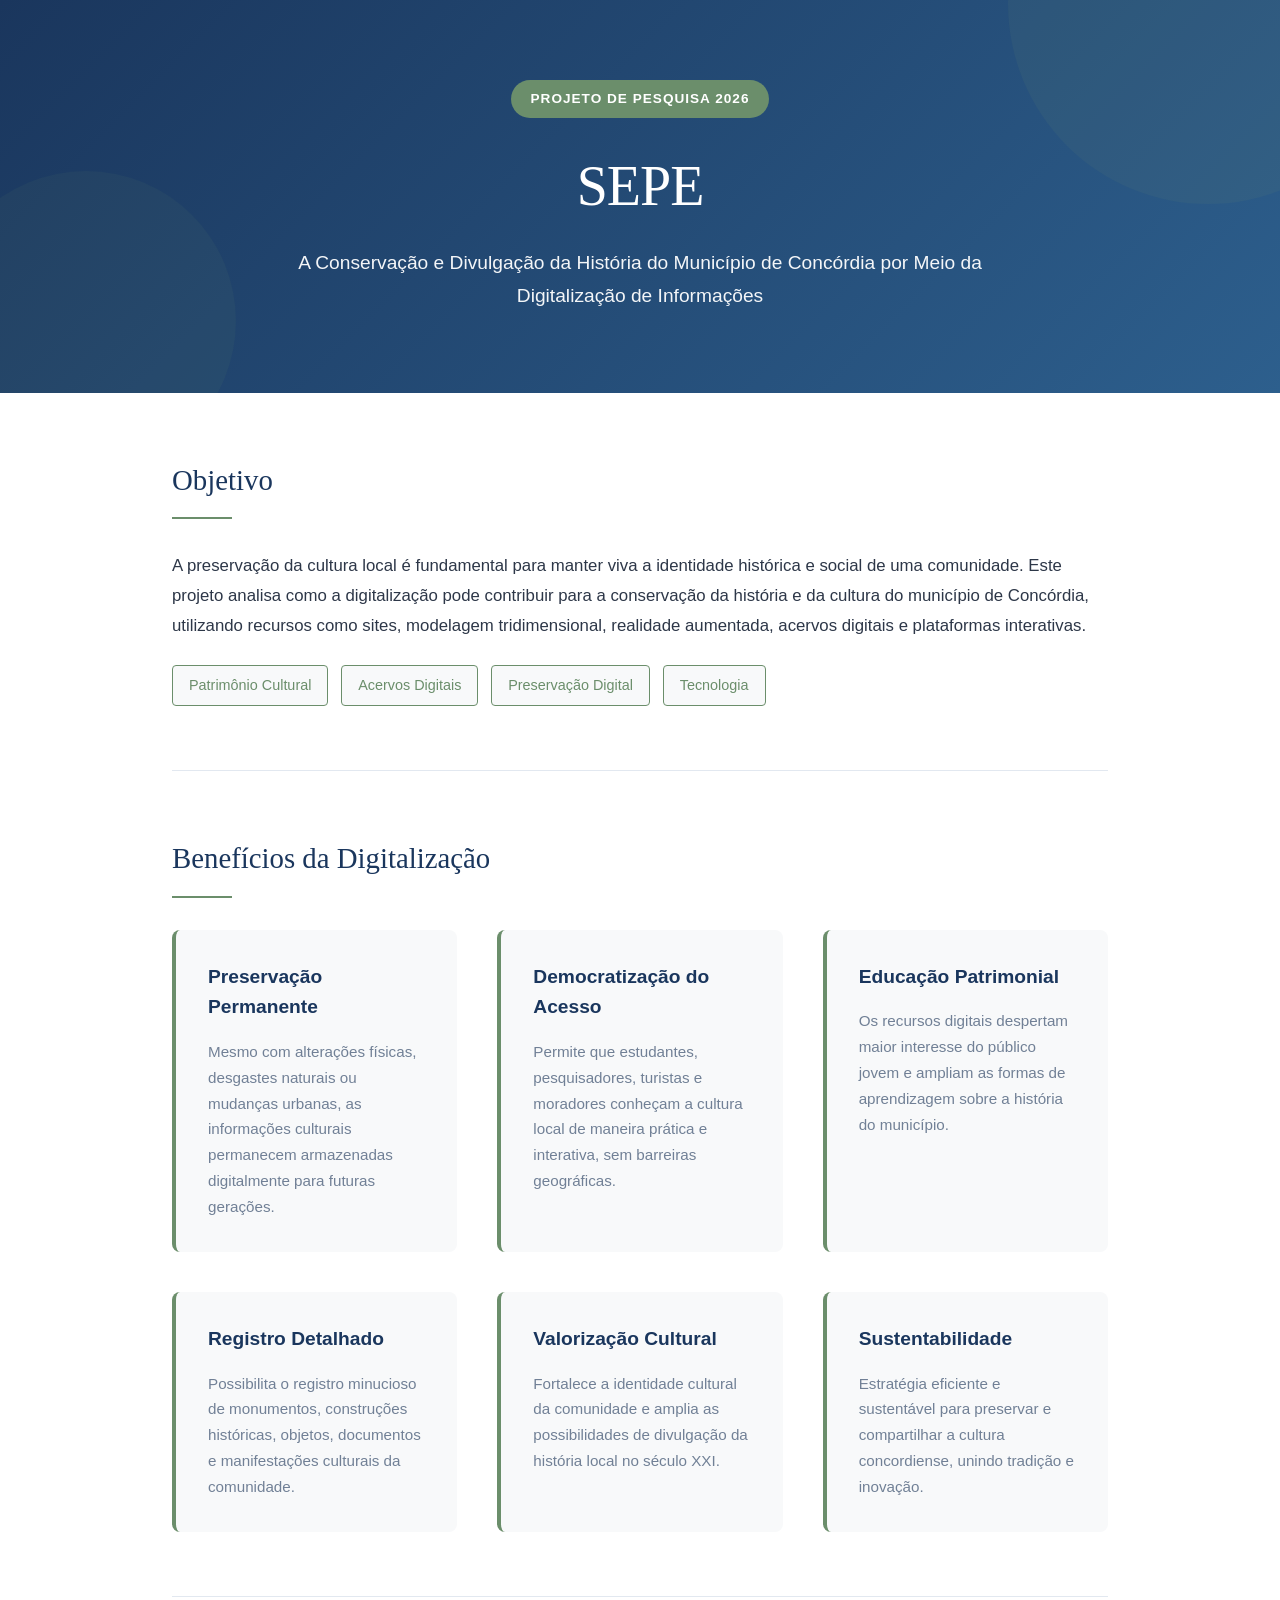
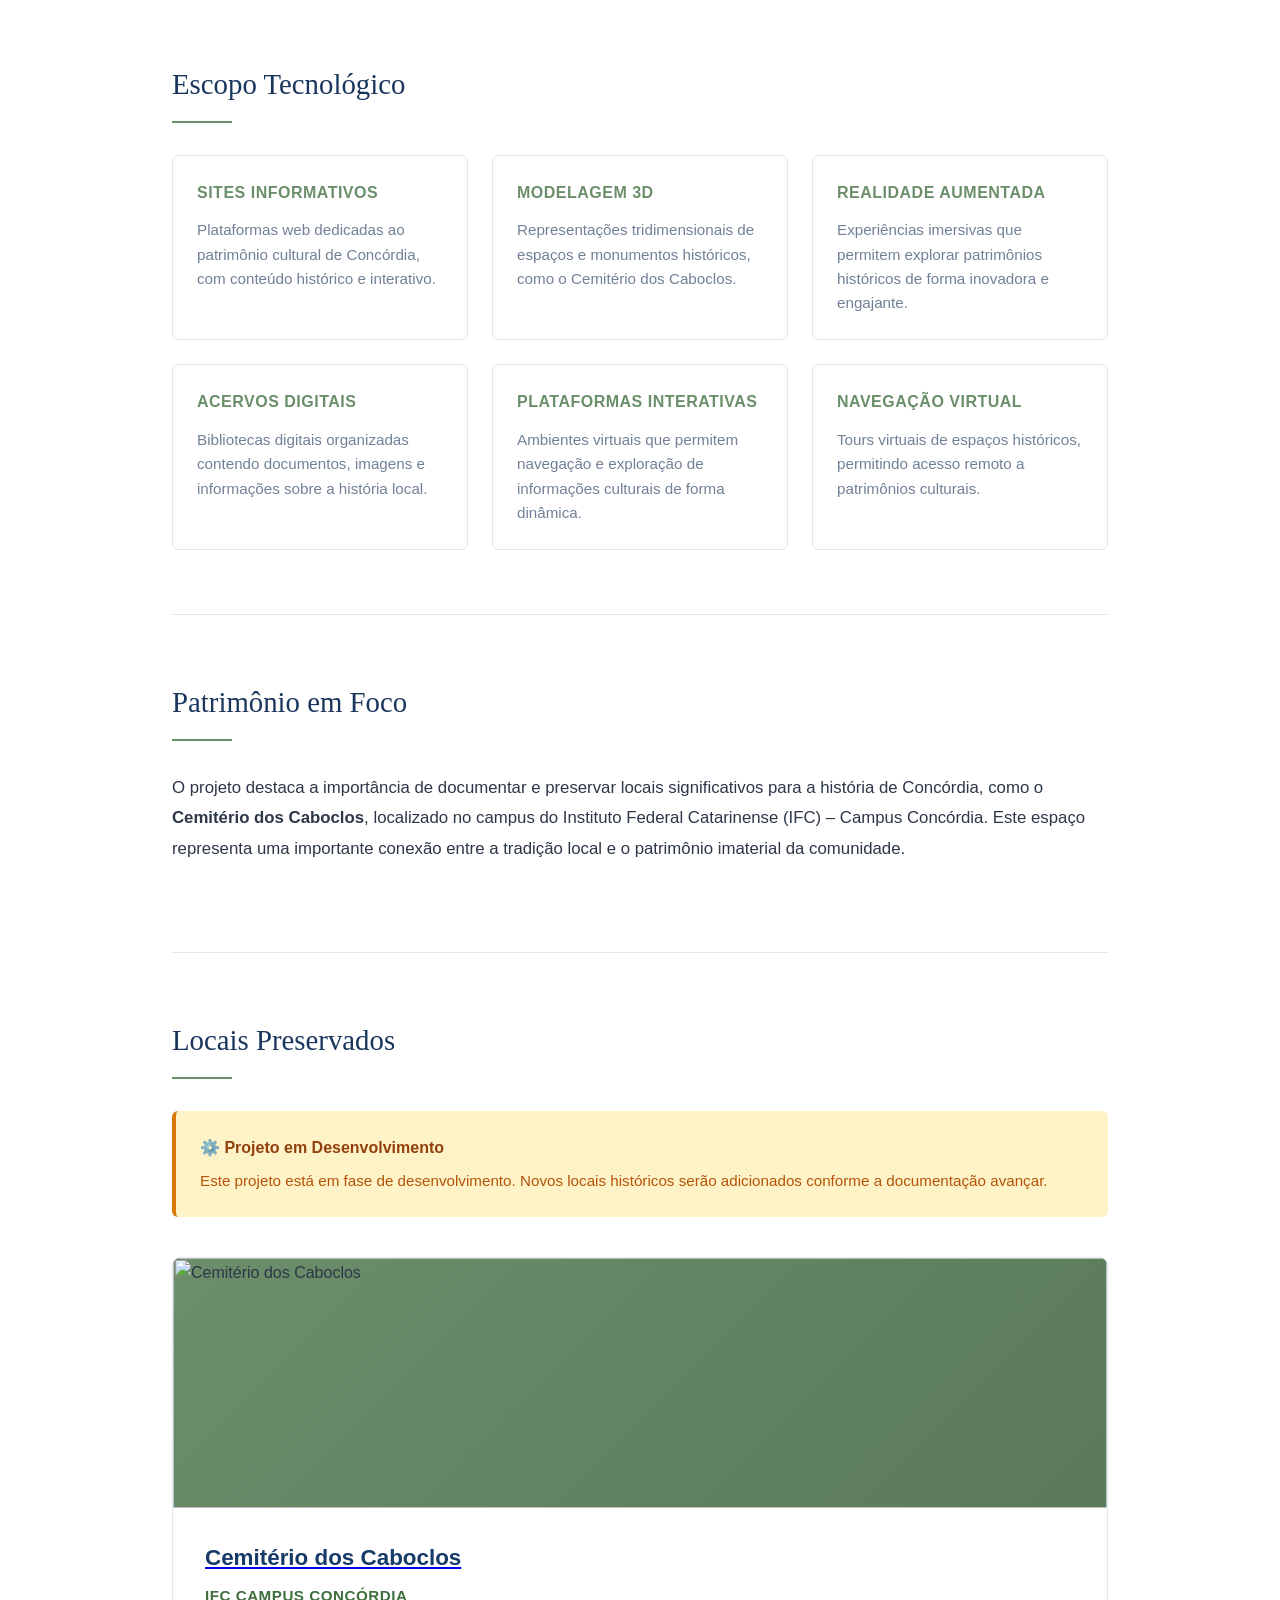
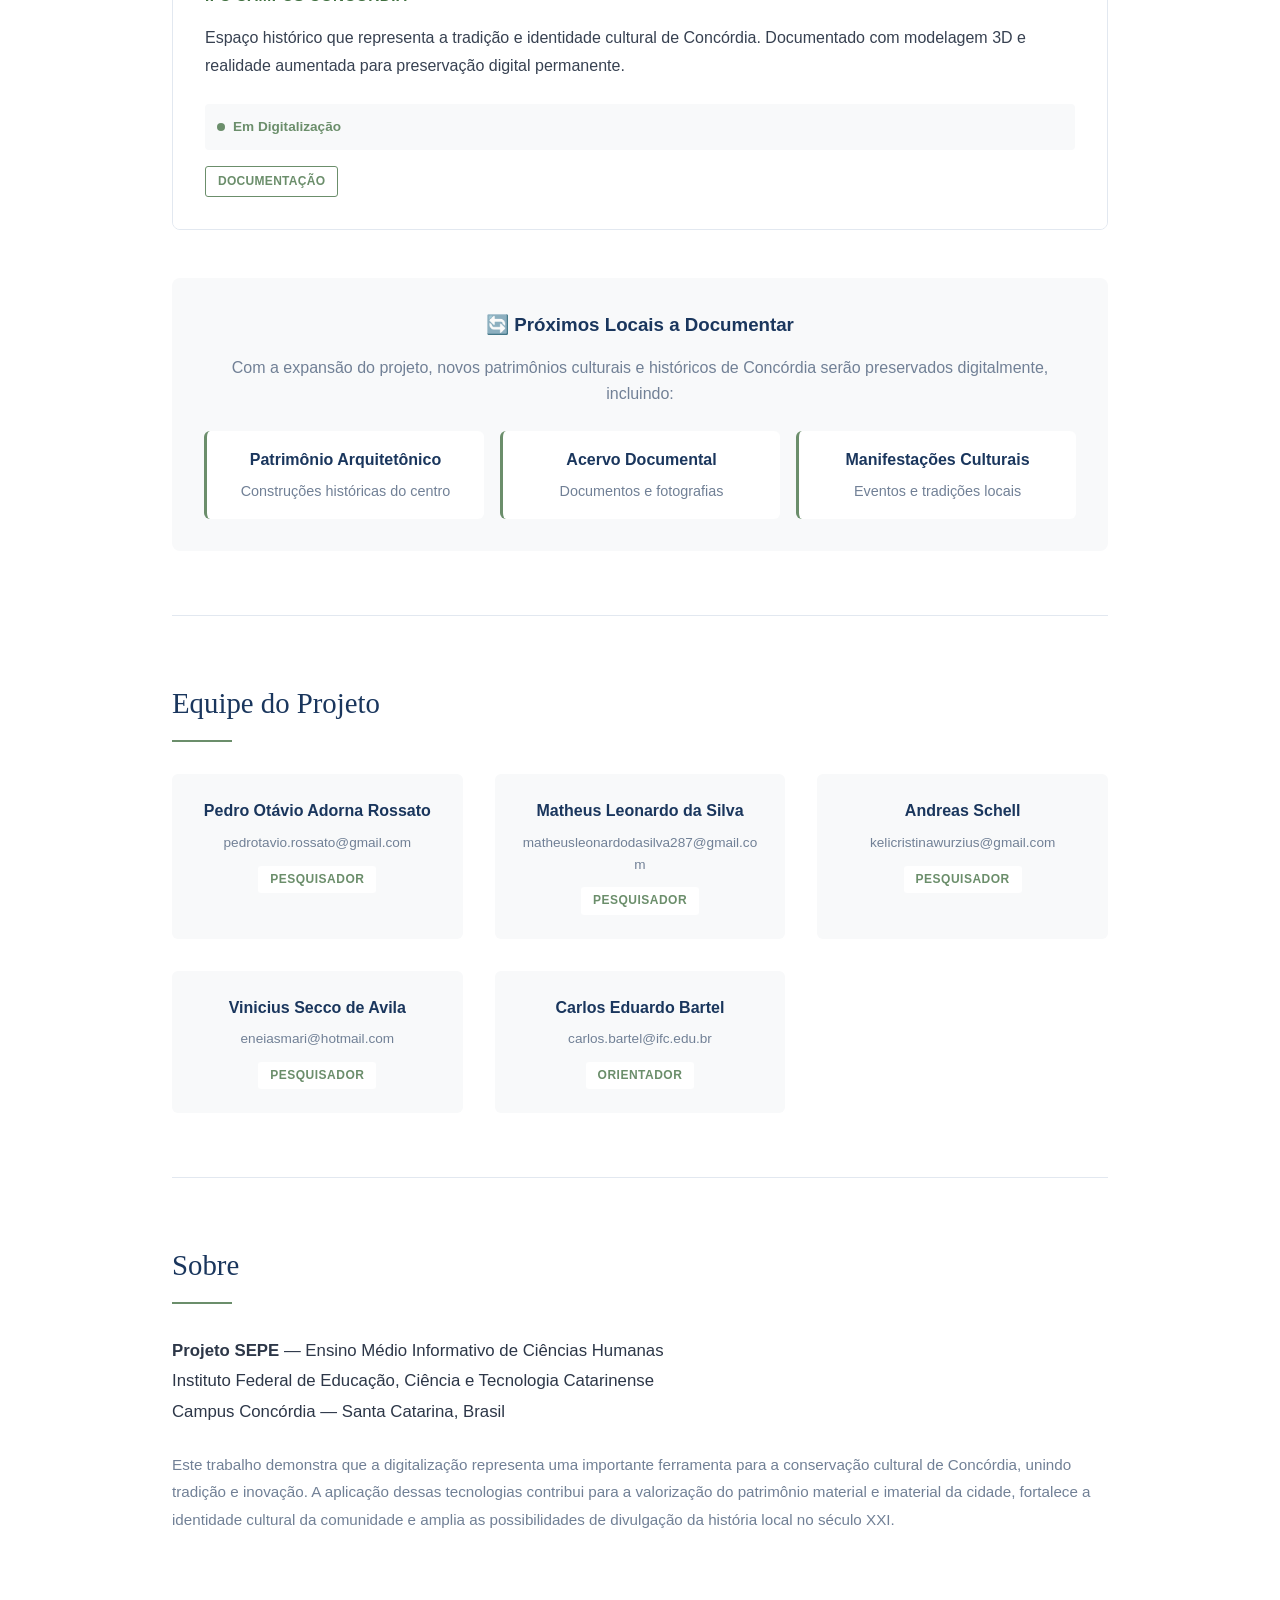
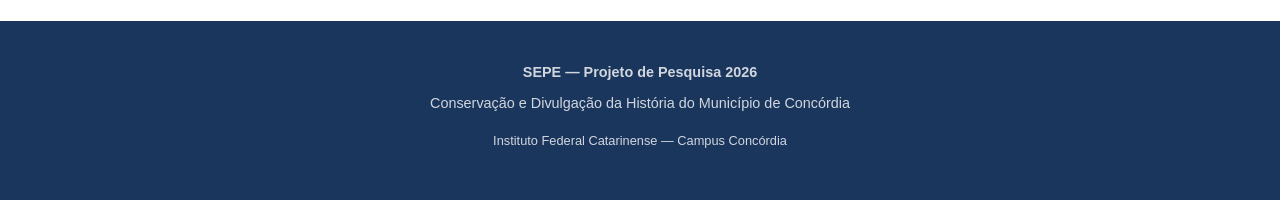
==== index.html @ 3f561ceb "Arquivos iniciais" ====
<html lang="pt-BR">
<head>
    <meta charset="UTF-8">
    <meta name="viewport" content="width=device-width, initial-scale=1.0">
    <title>SEPE - Conservação Digital da História de Concórdia</title>

    <style>
        * {
            margin: 0;
            padding: 0;
            box-sizing: border-box;
        }

        :root {
            --dark-blue: #1a365d;
            --light-bg: #f8f9fa;
            --accent-green: #6b8e6b;
            --text-dark: #2d3748;
            --text-gray: #718096;
            --border-light: #e2e8f0;
        }

        body {
            font-family: -apple-system, BlinkMacSystemFont, 'Segoe UI', 'Helvetica Neue', sans-serif;
            color: var(--text-dark);
            line-height: 1.6;
            background-color: #ffffff;
        }

        /* Header */
        header {
            background: linear-gradient(135deg, var(--dark-blue) 0%, #2d5f8d 100%);
            color: white;
            padding: 5rem 2rem;
            text-align: center;
            position: relative;
            overflow: hidden;
        }

        header::before {
            content: '';
            position: absolute;
            top: -50%;
            right: -10%;
            width: 400px;
            height: 400px;
            background-color: rgba(107, 142, 107, 0.1);
            border-radius: 50%;
            z-index: 1;
        }

        header::after {
            content: '';
            position: absolute;
            bottom: -20%;
            left: -5%;
            width: 300px;
            height: 300px;
            background-color: rgba(107, 142, 107, 0.08);
            border-radius: 50%;
            z-index: 1;
        }

        header > * {
            position: relative;
            z-index: 2;
        }

        .header-badge {
            display: inline-block;
            background-color: var(--accent-green);
            color: white;
            padding: 0.5rem 1.2rem;
            border-radius: 30px;
            font-size: 0.85rem;
            font-weight: 600;
            text-transform: uppercase;
            letter-spacing: 1px;
            margin-bottom: 1.5rem;
        }

        header h1 {
            font-family: 'Georgia', serif;
            font-size: 3.5rem;
            font-weight: 300;
            margin-bottom: 1rem;
            letter-spacing: -1px;
        }

        header p {
            font-size: 1.2rem;
            color: rgba(255, 255, 255, 0.95);
            max-width: 700px;
            margin: 0 auto;
            font-weight: 300;
            line-height: 1.7;
        }

        /* Container */
        .container {
            max-width: 1000px;
            margin: 0 auto;
            padding: 0 2rem;
        }

        /* Seções */
        section {
            padding: 4rem 0;
            border-bottom: 1px solid var(--border-light);
        }

        section:last-of-type {
            border-bottom: none;
        }

        section h2 {
            font-family: 'Georgia', serif;
            font-size: 1.8rem;
            font-weight: 400;
            color: var(--dark-blue);
            margin-bottom: 2rem;
            position: relative;
            padding-bottom: 1rem;
        }

        section h2::after {
            content: '';
            position: absolute;
            bottom: 0;
            left: 0;
            width: 60px;
            height: 2px;
            background-color: var(--accent-green);
        }

        /* Objetivo */
        .objective-text {
            font-size: 1.05rem;
            line-height: 1.8;
            color: var(--text-dark);
            margin-bottom: 1.5rem;
        }

        .keywords {
            display: flex;
            flex-wrap: wrap;
            gap: 0.8rem;
            margin-top: 1.5rem;
        }

        .keyword-tag {
            background-color: var(--light-bg);
            color: var(--accent-green);
            padding: 0.5rem 1rem;
            border-radius: 4px;
            font-size: 0.9rem;
            font-weight: 500;
            border: 1px solid var(--accent-green);
        }

        /* Benefícios */
        .benefits-grid {
            display: grid;
            grid-template-columns: repeat(auto-fit, minmax(280px, 1fr));
            gap: 2.5rem;
            margin-top: 2rem;
        }

        .benefit-card {
            padding: 2rem;
            background-color: var(--light-bg);
            border-radius: 8px;
            border-left: 4px solid var(--accent-green);
        }

        .benefit-card h3 {
            color: var(--dark-blue);
            font-size: 1.2rem;
            margin-bottom: 1rem;
            font-weight: 600;
        }

        .benefit-card p {
            color: var(--text-gray);
            font-size: 0.95rem;
            line-height: 1.7;
        }

        /* Escopo */
        .scope-list {
            display: grid;
            grid-template-columns: repeat(auto-fit, minmax(250px, 1fr));
            gap: 1.5rem;
            margin-top: 2rem;
        }

        .scope-item {
            padding: 1.5rem;
            border: 1px solid var(--border-light);
            border-radius: 6px;
            background-color: white;
        }

        .scope-item h4 {
            color: var(--accent-green);
            font-size: 1rem;
            margin-bottom: 0.8rem;
            font-weight: 600;
            text-transform: uppercase;
            letter-spacing: 0.5px;
        }

        .scope-item p {
            color: var(--text-gray);
            font-size: 0.95rem;
            line-height: 1.6;
        }

        /* Locais Preservados */
        .preserved-places-grid {
            display: grid;
            grid-template-columns: repeat(auto-fit, minmax(300px, 1fr));
            gap: 2.5rem;
            margin-top: 2rem;
        }

        .place-card {
            background-color: white;
            border-radius: 8px;
            overflow: hidden;
            border: 1px solid var(--border-light);
            transition: transform 0.3s ease, box-shadow 0.3s ease;
        }

        .place-card:hover {
            transform: translateY(-2px);
            box-shadow: 0 8px 16px rgba(26, 54, 93, 0.1);
        }

        /* IMAGEM */
        .place-image {
            width: 100%;
            height: 250px;
            background: linear-gradient(
                135deg,
                var(--accent-green) 0%,
                #5a7a5a 100%
            );
            display: flex;
            align-items: center;
            justify-content: center;
            overflow: hidden;
        }

        .place-image img {
            width: 100%;
            height: 100%;
            object-fit: cover;
            display: block;
        }

        /* TEXTO DO CARD DA IMAGEM */
        .place-content {
            padding: 2rem;
            background-color: #ffffff;
        }

        .place-content h3 {
            color: #163b68;
            font-size: 1.4rem;
            margin-bottom: 0.5rem;
            font-weight: 700;
        }

        .place-location {
            color: #3f6f3f;
            font-size: 0.95rem;
            font-weight: 700;
            margin-bottom: 1rem;
            text-transform: uppercase;
            letter-spacing: 0.5px;
        }

        .place-description {
            color: #374151;
            font-size: 1rem;
            line-height: 1.75;
            margin-bottom: 1.5rem;
        }

        .place-status {
            display: flex;
            align-items: center;
            gap: 0.5rem;
            padding: 0.75rem;
            background-color: var(--light-bg);
            border-radius: 4px;
            font-size: 0.85rem;
            color: var(--accent-green);
            font-weight: 600;
        }

        .status-dot {
            width: 8px;
            height: 8px;
            background-color: var(--accent-green);
            border-radius: 50%;
        }

        .place-techs {
            display: flex;
            flex-wrap: wrap;
            gap: 0.5rem;
            margin-top: 1rem;
        }

        .tech-badge {
            background-color: white;
            color: var(--accent-green);
            border: 1px solid var(--accent-green);
            padding: 0.3rem 0.75rem;
            border-radius: 3px;
            font-size: 0.75rem;
            font-weight: 600;
            text-transform: uppercase;
            letter-spacing: 0.3px;
        }

        /* Autores */
        .authors-grid {
            display: grid;
            grid-template-columns: repeat(auto-fit, minmax(240px, 1fr));
            gap: 2rem;
            margin-top: 2rem;
        }

        .author-card {
            padding: 1.5rem;
            background-color: var(--light-bg);
            border-radius: 6px;
            text-align: center;
        }

        .author-card h4 {
            color: var(--dark-blue);
            font-size: 1rem;
            margin-bottom: 0.5rem;
            font-weight: 600;
        }

        .author-card p {
            color: var(--text-gray);
            font-size: 0.85rem;
            word-break: break-all;
        }

        .author-role {
            display: inline-block;
            background-color: white;
            color: var(--accent-green);
            padding: 0.25rem 0.75rem;
            border-radius: 3px;
            font-size: 0.75rem;
            font-weight: 600;
            margin-top: 0.75rem;
            text-transform: uppercase;
            letter-spacing: 0.5px;
        }

        /* Footer */
        footer {
            background-color: var(--dark-blue);
            color: rgba(255, 255, 255, 0.8);
            padding: 2rem;
            text-align: center;
            font-size: 0.9rem;
        }

        .footer-meta {
            margin-bottom: 1rem;
        }

        .footer-meta p {
            margin: 0.5rem 0;
        }

        /* Responsivo */
        @media (max-width: 768px) {
            header {
                padding: 3rem 1.5rem;
            }

            header h1 {
                font-size: 2.2rem;
            }

            header p {
                font-size: 0.95rem;
            }

            section h2 {
                font-size: 1.5rem;
            }

            .container {
                padding: 0 1.5rem;
            }

            section {
                padding: 2.5rem 0;
            }

            .preserved-places-grid {
                grid-template-columns: 1fr;
            }
        }

        @media (max-width: 480px) {
            header {
                padding: 2rem 1rem;
            }

            header h1 {
                font-size: 1.8rem;
            }

            header p {
                font-size: 0.9rem;
            }

            section h2 {
                font-size: 1.3rem;
            }

            .benefits-grid,
            .scope-list,
            .authors-grid,
            .preserved-places-grid {
                grid-template-columns: 1fr;
            }

            .place-image {
                height: 180px;
            }

            .place-content {
                padding: 1.5rem;
            }
        }
    </style>
</head>

<body>

    <!-- Header -->
    <header>
        <span class="header-badge">Projeto de Pesquisa 2026</span>

        <h1>SEPE</h1>

        <p>
            A Conservação e Divulgação da História do Município de Concórdia
            por Meio da Digitalização de Informações
        </p>
    </header>

    <!-- Conteúdo Principal -->
    <main class="container">

        <!-- Objetivo -->
        <section id="objetivo">
            <h2>Objetivo</h2>

            <p class="objective-text">
                A preservação da cultura local é fundamental para manter viva
                a identidade histórica e social de uma comunidade. Este projeto
                analisa como a digitalização pode contribuir para a conservação
                da história e da cultura do município de Concórdia, utilizando
                recursos como sites, modelagem tridimensional, realidade
                aumentada, acervos digitais e plataformas interativas.
            </p>

            <div class="keywords">
                <span class="keyword-tag">Patrimônio Cultural</span>
                <span class="keyword-tag">Acervos Digitais</span>
                <span class="keyword-tag">Preservação Digital</span>
                <span class="keyword-tag">Tecnologia</span>
            </div>
        </section>

        <!-- Benefícios -->
        <section id="beneficios">
            <h2>Benefícios da Digitalização</h2>

            <div class="benefits-grid">

                <div class="benefit-card">
                    <h3>Preservação Permanente</h3>
                    <p>
                        Mesmo com alterações físicas, desgastes naturais ou
                        mudanças urbanas, as informações culturais permanecem
                        armazenadas digitalmente para futuras gerações.
                    </p>
                </div>

                <div class="benefit-card">
                    <h3>Democratização do Acesso</h3>
                    <p>
                        Permite que estudantes, pesquisadores, turistas e
                        moradores conheçam a cultura local de maneira prática
                        e interativa, sem barreiras geográficas.
                    </p>
                </div>

                <div class="benefit-card">
                    <h3>Educação Patrimonial</h3>
                    <p>
                        Os recursos digitais despertam maior interesse do
                        público jovem e ampliam as formas de aprendizagem
                        sobre a história do município.
                    </p>
                </div>

                <div class="benefit-card">
                    <h3>Registro Detalhado</h3>
                    <p>
                        Possibilita o registro minucioso de monumentos,
                        construções históricas, objetos, documentos e
                        manifestações culturais da comunidade.
                    </p>
                </div>

                <div class="benefit-card">
                    <h3>Valorização Cultural</h3>
                    <p>
                        Fortalece a identidade cultural da comunidade e amplia
                        as possibilidades de divulgação da história local no
                        século XXI.
                    </p>
                </div>

                <div class="benefit-card">
                    <h3>Sustentabilidade</h3>
                    <p>
                        Estratégia eficiente e sustentável para preservar e
                        compartilhar a cultura concordiense, unindo tradição
                        e inovação.
                    </p>
                </div>

            </div>
        </section>

        <!-- Escopo -->
        <section id="escopo">
            <h2>Escopo Tecnológico</h2>

            <div class="scope-list">

                <div class="scope-item">
                    <h4>Sites Informativos</h4>
                    <p>
                        Plataformas web dedicadas ao patrimônio cultural de
                        Concórdia, com conteúdo histórico e interativo.
                    </p>
                </div>

                <div class="scope-item">
                    <h4>Modelagem 3D</h4>
                    <p>
                        Representações tridimensionais de espaços e monumentos
                        históricos, como o Cemitério dos Caboclos.
                    </p>
                </div>

                <div class="scope-item">
                    <h4>Realidade Aumentada</h4>
                    <p>
                        Experiências imersivas que permitem explorar patrimônios
                        históricos de forma inovadora e engajante.
                    </p>
                </div>

                <div class="scope-item">
                    <h4>Acervos Digitais</h4>
                    <p>
                        Bibliotecas digitais organizadas contendo documentos,
                        imagens e informações sobre a história local.
                    </p>
                </div>

                <div class="scope-item">
                    <h4>Plataformas Interativas</h4>
                    <p>
                        Ambientes virtuais que permitem navegação e exploração
                        de informações culturais de forma dinâmica.
                    </p>
                </div>

                <div class="scope-item">
                    <h4>Navegação Virtual</h4>
                    <p>
                        Tours virtuais de espaços históricos, permitindo acesso
                        remoto a patrimônios culturais.
                    </p>
                </div>

            </div>
        </section>

        <!-- Patrimônio em Foco -->
        <section id="patrimonio">
            <h2>Patrimônio em Foco</h2>

            <p class="objective-text">
                O projeto destaca a importância de documentar e preservar
                locais significativos para a história de Concórdia, como o
                <strong>Cemitério dos Caboclos</strong>, localizado no campus
                do Instituto Federal Catarinense (IFC) – Campus Concórdia.
                Este espaço representa uma importante conexão entre a tradição
                local e o patrimônio imaterial da comunidade.
            </p>
        </section>

        <!-- Locais Preservados -->
        <section id="locais-preservados">

            <h2>Locais Preservados</h2>

            <div style="
                background-color: #fef3c7;
                border-left: 4px solid #d97706;
                padding: 1.5rem;
                border-radius: 6px;
                margin-bottom: 2.5rem;
            ">
                <p style="
                    color: #92400e;
                    font-weight: 600;
                    margin: 0;
                ">
                    ⚙️ Projeto em Desenvolvimento
                </p>

                <p style="
                    color: #b45309;
                    margin: 0.5rem 0 0 0;
                    font-size: 0.95rem;
                ">
                    Este projeto está em fase de desenvolvimento. Novos locais
                    históricos serão adicionados conforme a documentação avançar.
                </p>
            </div>

            <div class="preserved-places-grid">

                <!-- Cemitério dos Caboclos -->
                <div class="place-card">

                    <div class="place-image">
                        <img
                            src="imagens_cemiterio/jpg_6979fb0d8ee38.jpeg"
                            alt="Cemitério dos Caboclos"
                        >
                    </div>

                    <div class="place-content">
                        <a href="cemiterio.html">
                        <h3>Cemitério dos Caboclos</h3>
                        </a>

                        <p class="place-location">
                            IFC Campus Concórdia
                        </p>

                        <p class="place-description">
                            Espaço histórico que representa a tradição e
                            identidade cultural de Concórdia. Documentado com
                            modelagem 3D e realidade aumentada para preservação
                            digital permanente.
                        </p>

                        <div class="place-status">
                            <span class="status-dot"></span>
                            Em Digitalização
                        </div>

                        <div class="place-techs">
                            <span class="tech-badge">Documentação</span>
                        </div>

                    </div>
                </div>

            </div>

            <!-- Próximos Locais -->
            <div style="
                margin-top: 3rem;
                padding: 2rem;
                background-color: var(--light-bg);
                border-radius: 8px;
                text-align: center;
            ">

                <h3 style="
                    color: var(--dark-blue);
                    margin-bottom: 1rem;
                ">
                    🔄 Próximos Locais a Documentar
                </h3>

                <p style="
                    color: var(--text-gray);
                    margin-bottom: 1.5rem;
                ">
                    Com a expansão do projeto, novos patrimônios culturais e
                    históricos de Concórdia serão preservados digitalmente,
                    incluindo:
                </p>

                <div style="
                    display: grid;
                    grid-template-columns: repeat(auto-fit, minmax(200px, 1fr));
                    gap: 1rem;
                ">

                    <div style="
                        padding: 1rem;
                        background-color: white;
                        border-radius: 6px;
                        border-left: 3px solid var(--accent-green);
                    ">
                        <p style="
                            font-weight: 600;
                            color: var(--dark-blue);
                            margin-bottom: 0.5rem;
                        ">
                            Patrimônio Arquitetônico
                        </p>

                        <p style="
                            font-size: 0.9rem;
                            color: var(--text-gray);
                        ">
                            Construções históricas do centro
                        </p>
                    </div>

                    <div style="
                        padding: 1rem;
                        background-color: white;
                        border-radius: 6px;
                        border-left: 3px solid var(--accent-green);
                    ">
                        <p style="
                            font-weight: 600;
                            color: var(--dark-blue);
                            margin-bottom: 0.5rem;
                        ">
                            Acervo Documental
                        </p>

                        <p style="
                            font-size: 0.9rem;
                            color: var(--text-gray);
                        ">
                            Documentos e fotografias
                        </p>
                    </div>

                    <div style="
                        padding: 1rem;
                        background-color: white;
                        border-radius: 6px;
                        border-left: 3px solid var(--accent-green);
                    ">
                        <p style="
                            font-weight: 600;
                            color: var(--dark-blue);
                            margin-bottom: 0.5rem;
                        ">
                            Manifestações Culturais
                        </p>

                        <p style="
                            font-size: 0.9rem;
                            color: var(--text-gray);
                        ">
                            Eventos e tradições locais
                        </p>
                    </div>

                </div>
            </div>

        </section>

        <!-- Autores -->
        <section id="autores">
            <h2>Equipe do Projeto</h2>

            <div class="authors-grid">

                <div class="author-card">
                    <h4>Pedro Otávio Adorna Rossato</h4>
                    <p>pedrotavio.rossato@gmail.com</p>
                    <span class="author-role">Pesquisador</span>
                </div>

                <div class="author-card">
                    <h4>Matheus Leonardo da Silva</h4>
                    <p>matheusleonardodasilva287@gmail.com</p>
                    <span class="author-role">Pesquisador</span>
                </div>

                <div class="author-card">
                    <h4>Andreas Schell</h4>
                    <p>kelicristinawurzius@gmail.com</p>
                    <span class="author-role">Pesquisador</span>
                </div>

                <div class="author-card">
                    <h4>Vinicius Secco de Avila</h4>
                    <p>eneiasmari@hotmail.com</p>
                    <span class="author-role">Pesquisador</span>
                </div>

                <div class="author-card">
                    <h4>Carlos Eduardo Bartel</h4>
                    <p>carlos.bartel@ifc.edu.br</p>
                    <span class="author-role">Orientador</span>
                </div>

            </div>
        </section>

        <!-- Sobre -->
        <section id="sobre">
            <h2>Sobre</h2>

            <p class="objective-text">
                <strong>Projeto SEPE</strong> — Ensino Médio Informativo de
                Ciências Humanas<br>
                Instituto Federal de Educação, Ciência e Tecnologia
                Catarinense<br>
                Campus Concórdia — Santa Catarina, Brasil
            </p>

            <p class="objective-text" style="
                margin-top: 1.5rem;
                color: var(--text-gray);
                font-size: 0.95rem;
            ">
                Este trabalho demonstra que a digitalização representa uma
                importante ferramenta para a conservação cultural de Concórdia,
                unindo tradição e inovação. A aplicação dessas tecnologias
                contribui para a valorização do patrimônio material e imaterial
                da cidade, fortalece a identidade cultural da comunidade e
                amplia as possibilidades de divulgação da história local no
                século XXI.
            </p>
        </section>

    </main>

    <!-- Footer -->
    <footer>

        <div class="footer-meta">

            <p>
                <strong>SEPE — Projeto de Pesquisa 2026</strong>
            </p>

            <p>
                Conservação e Divulgação da História do Município de Concórdia
            </p>

            <p style="
                margin-top: 1rem;
                font-size: 0.8rem;
            ">
                Instituto Federal Catarinense — Campus Concórdia
            </p>

        </div>

    </footer>

</body>
</html>
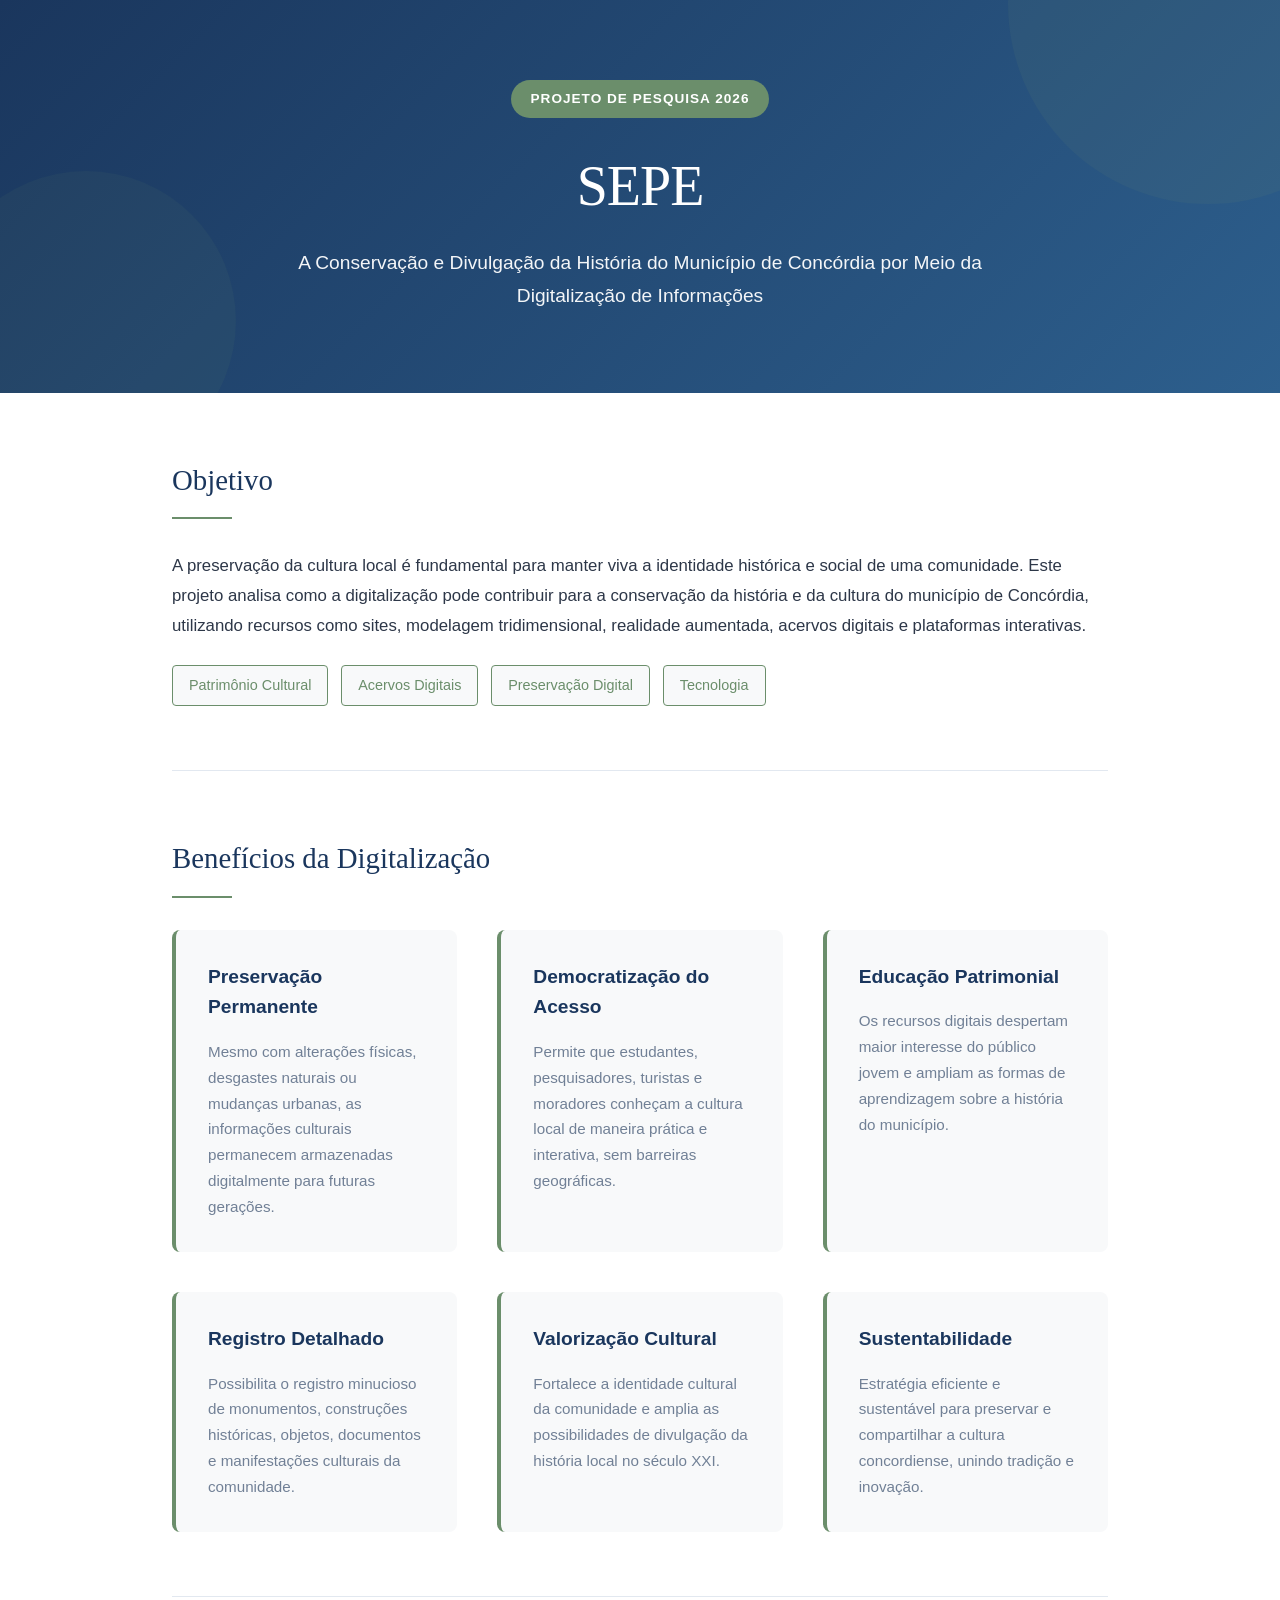
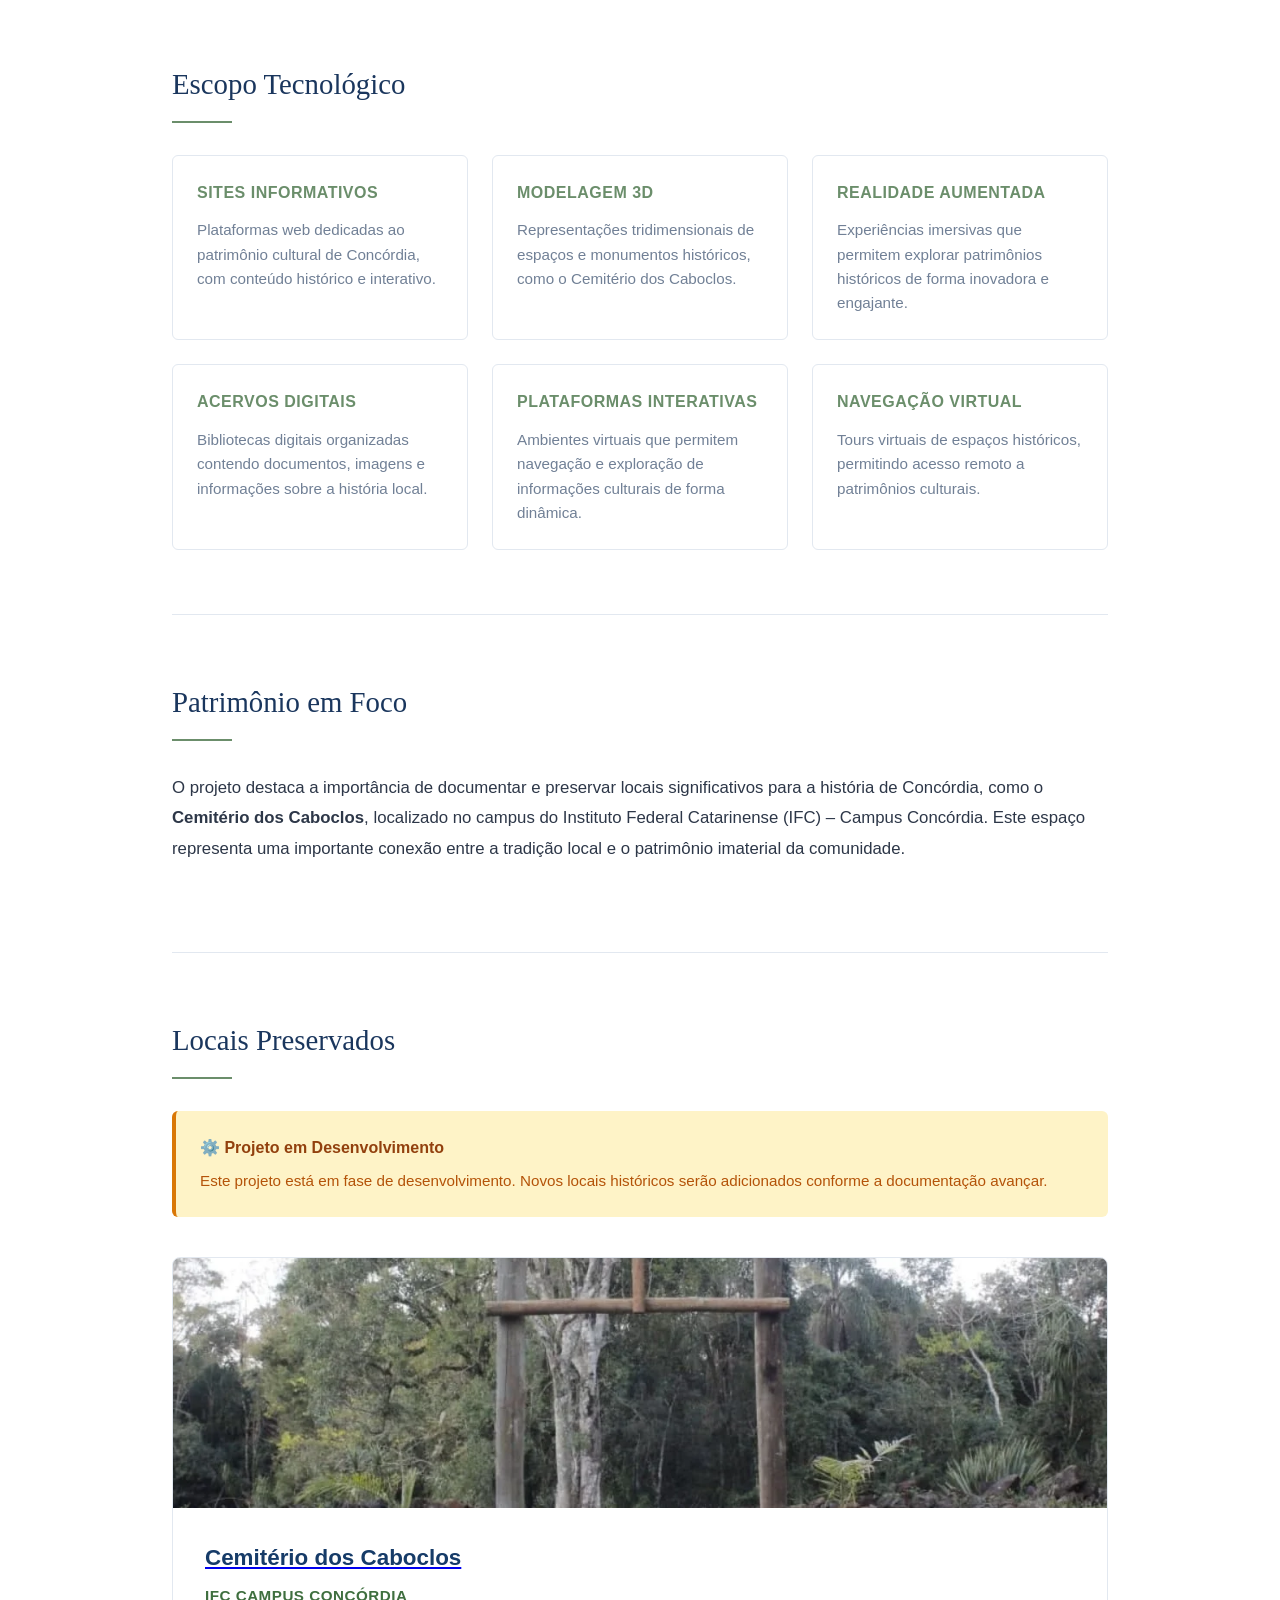
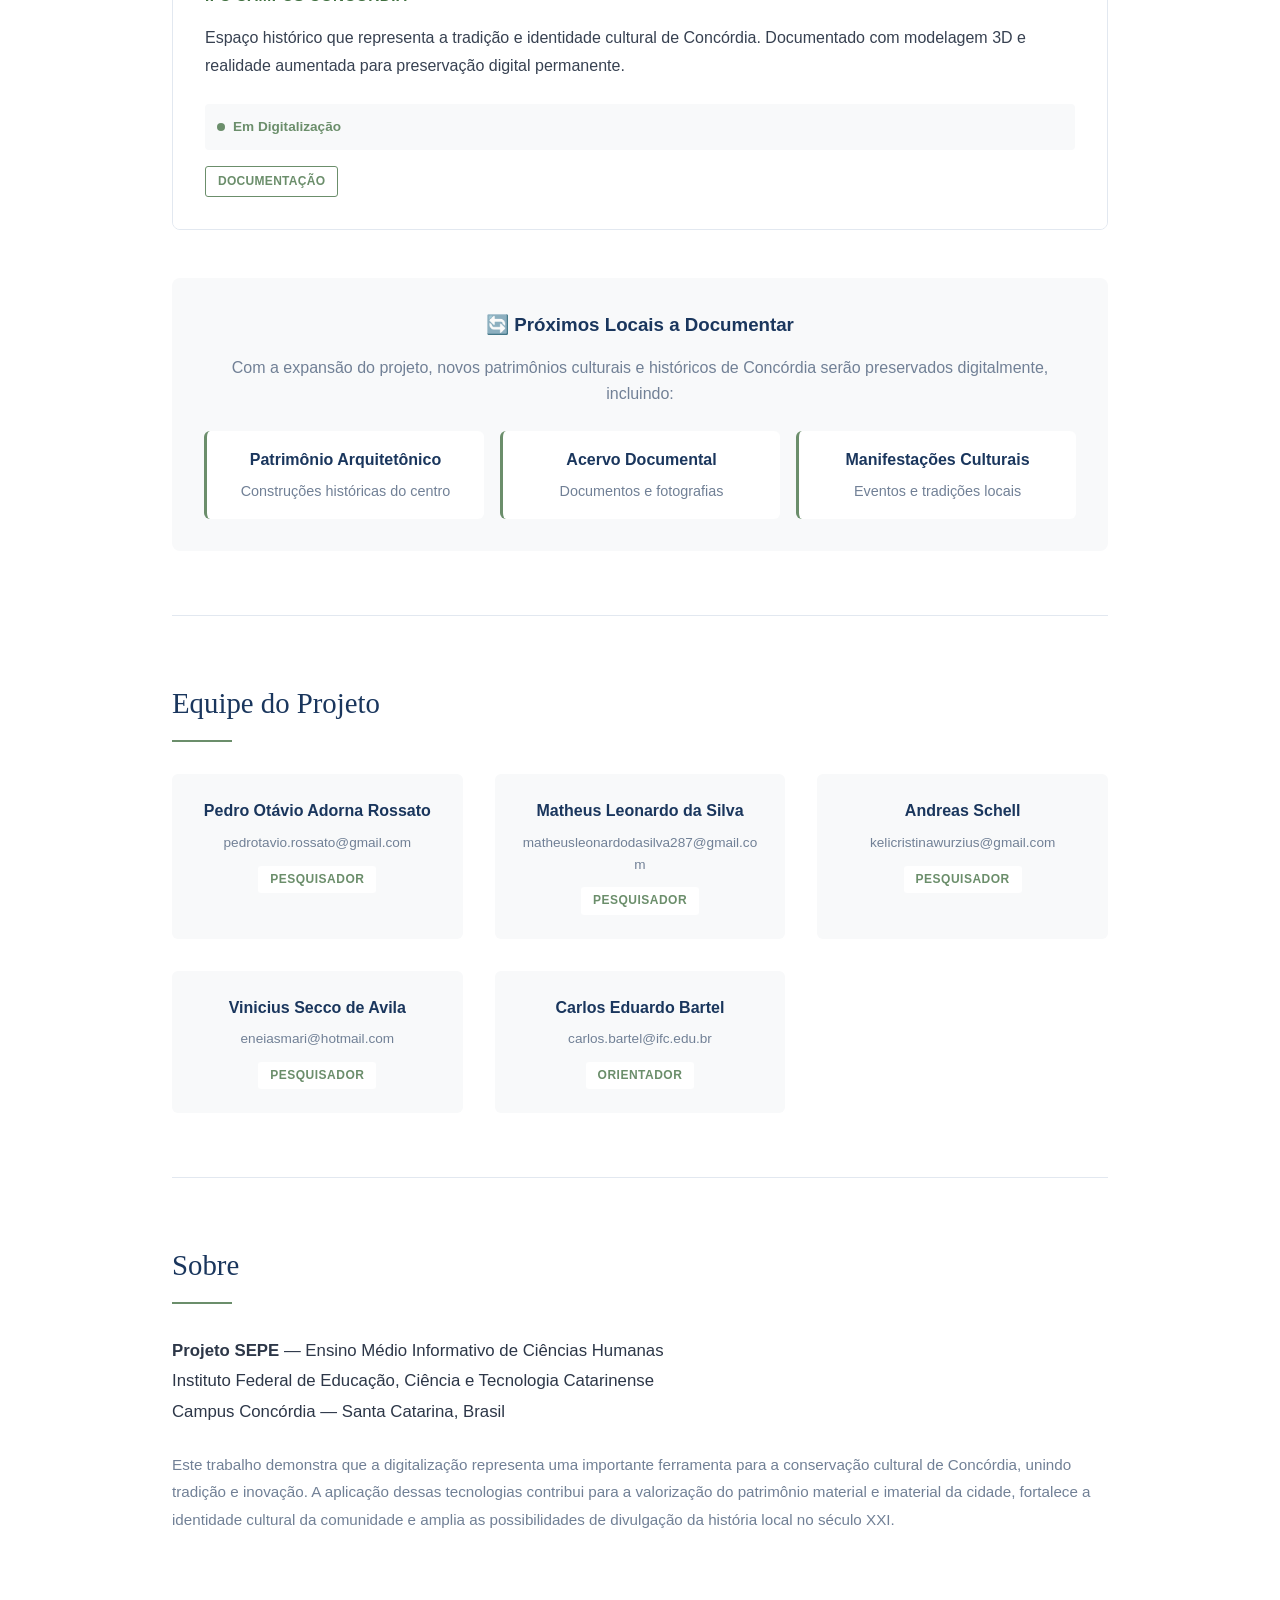
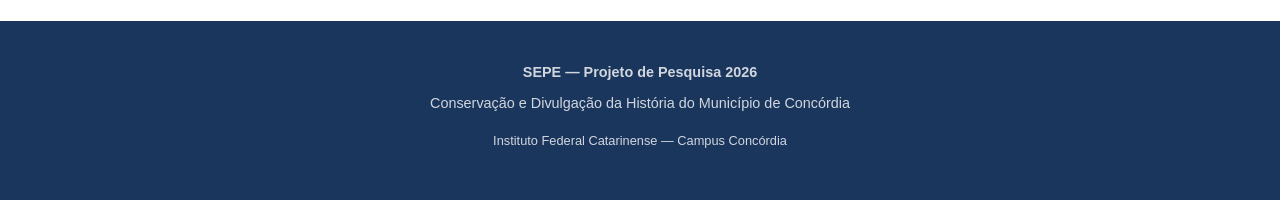
==== commit ce71f848: "colocando imagens" ====
--- a/index.html
+++ b/index.html
@@ -659,7 +659,7 @@
 
                     <div class="place-image">
                         <img
-                            src="imagens_cemiterio/jpg_6979fb0d8ee38.jpeg"
+                            src="imagens/jpg_6979fb0d8ee38.jpeg"
                             alt="Cemitério dos Caboclos"
                         >
                     </div>
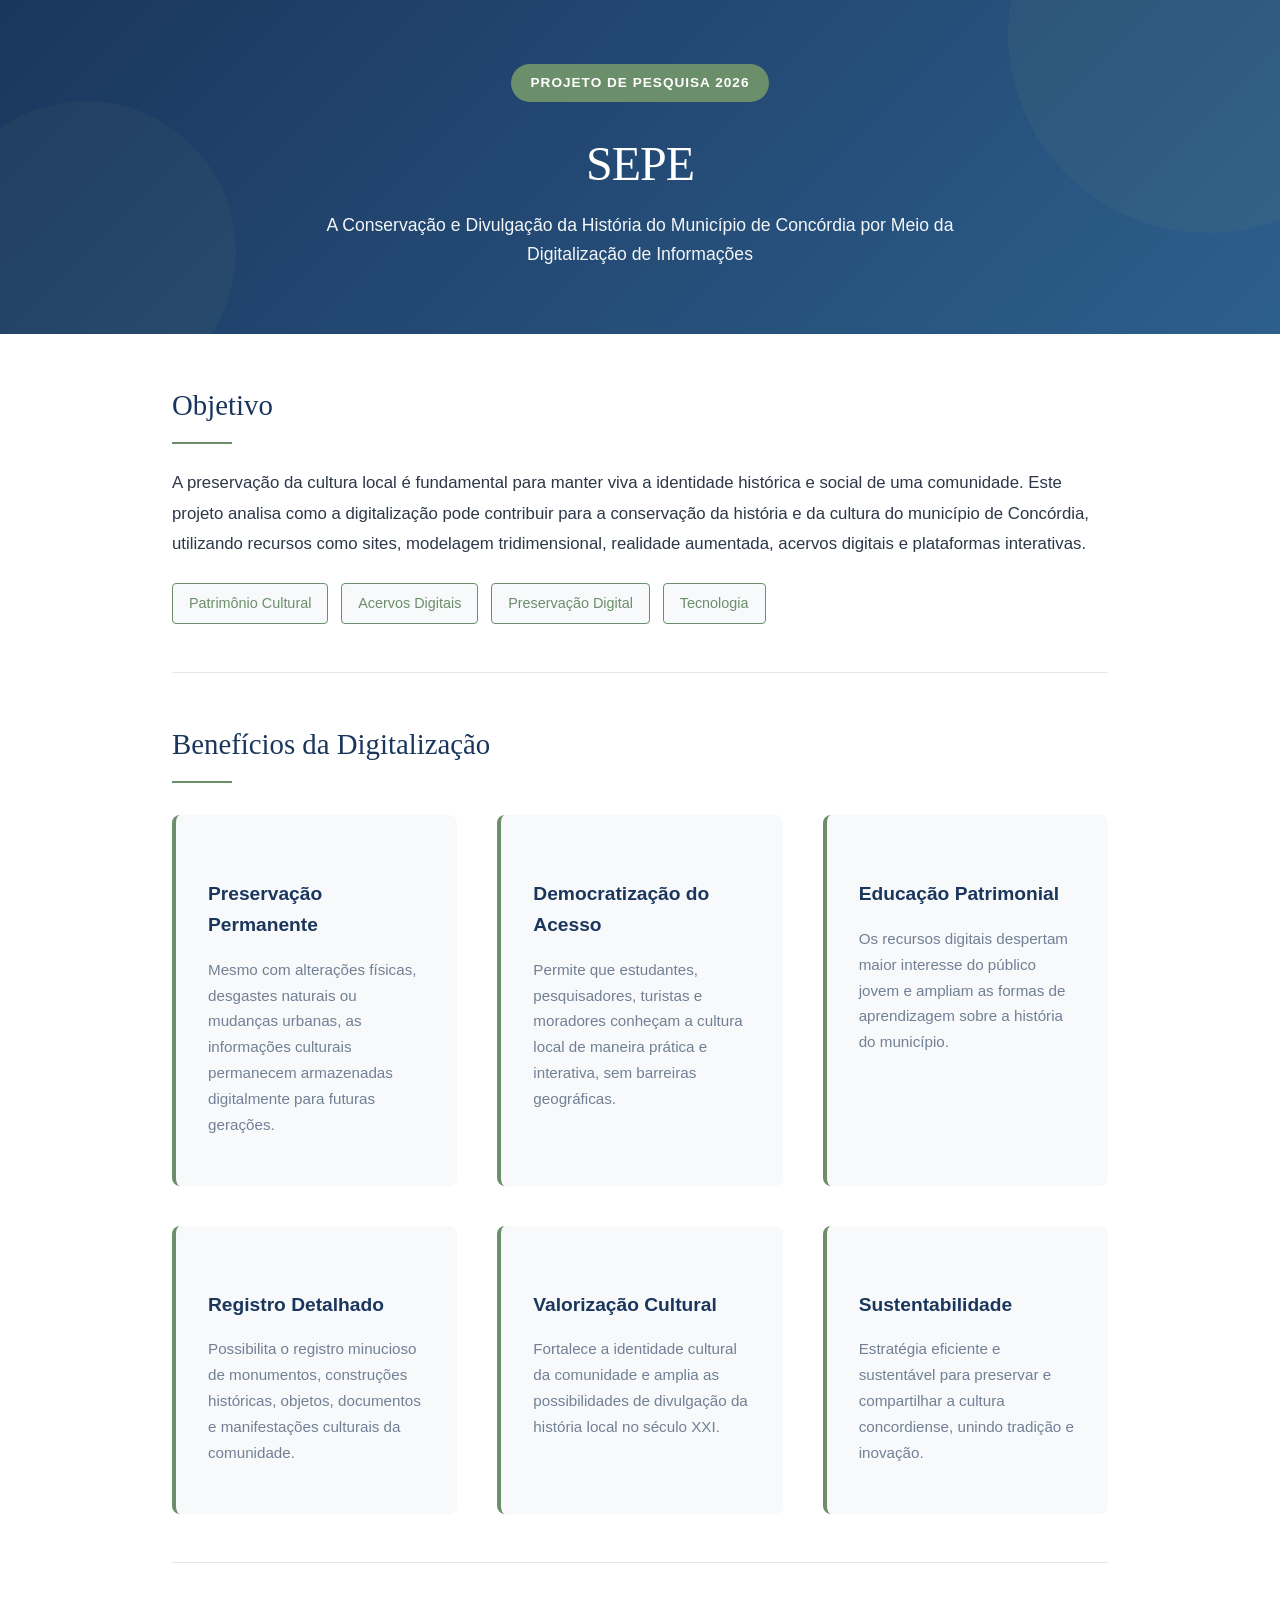
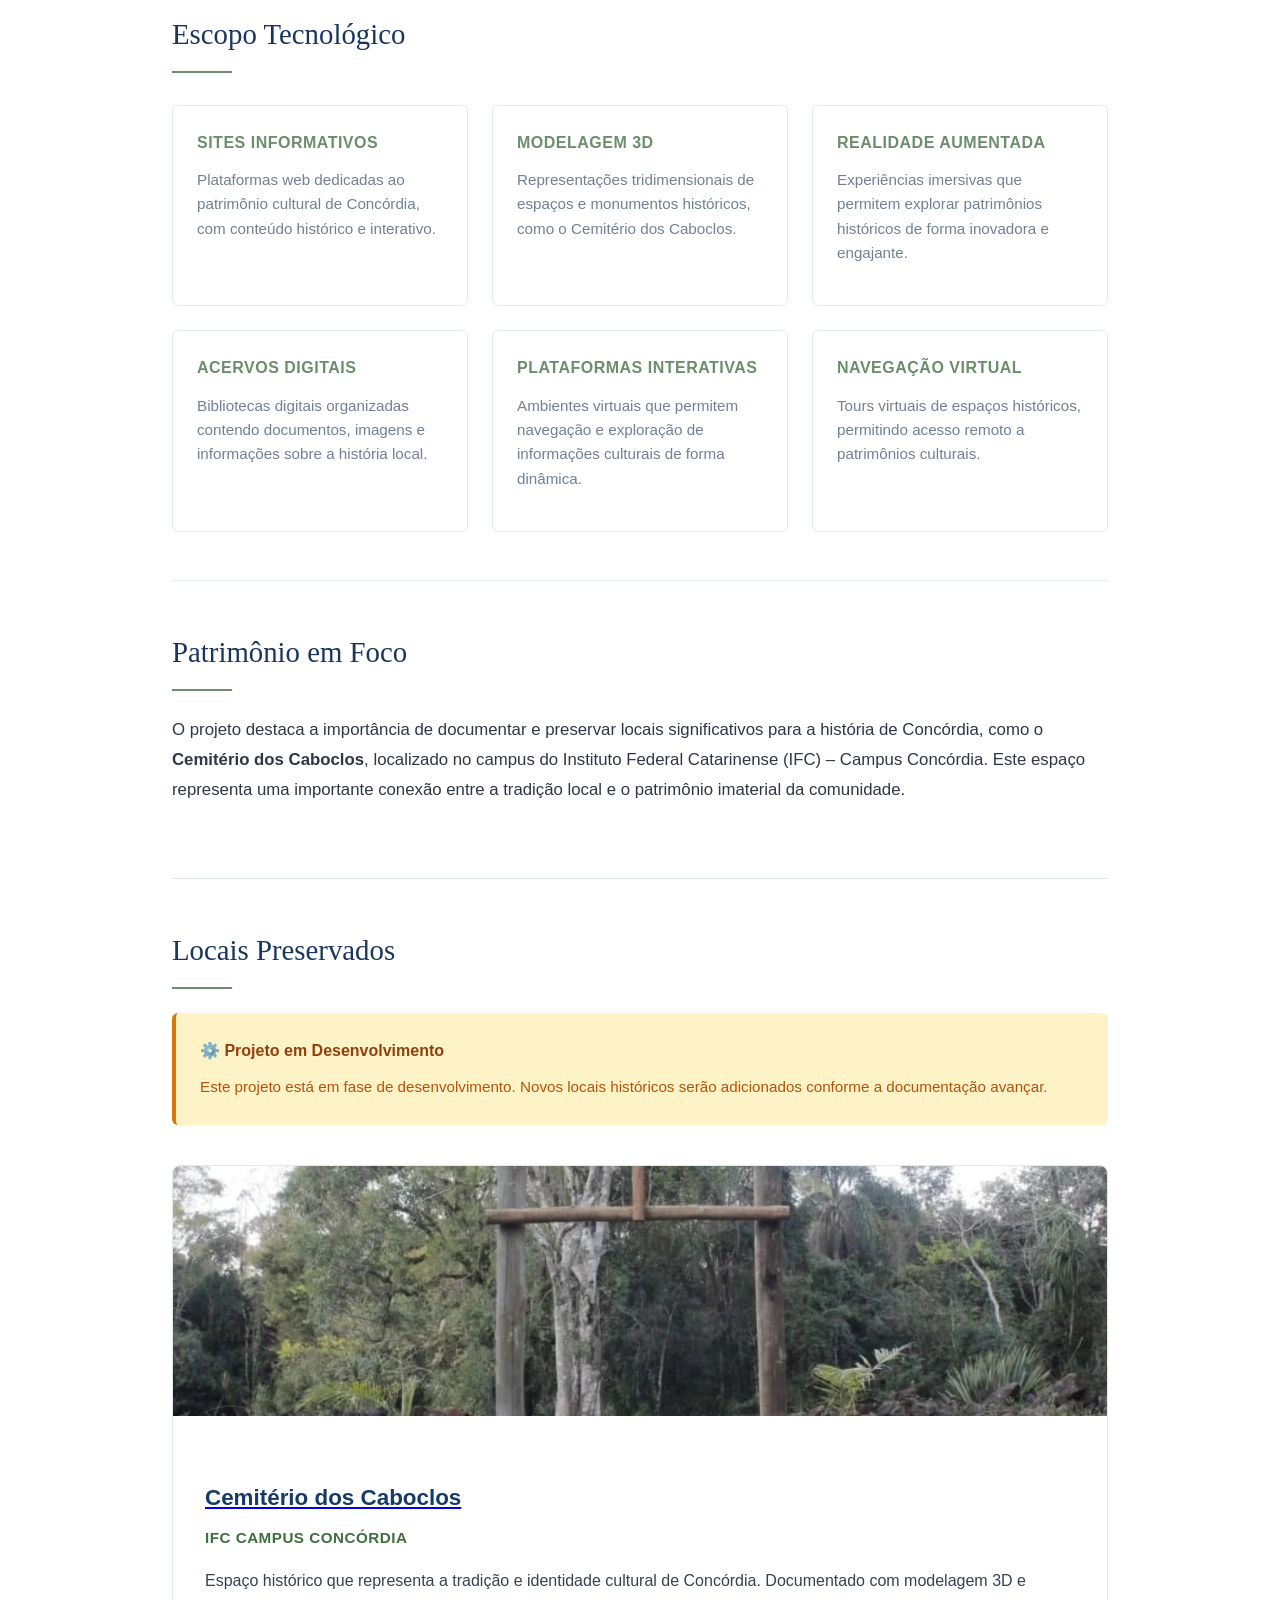
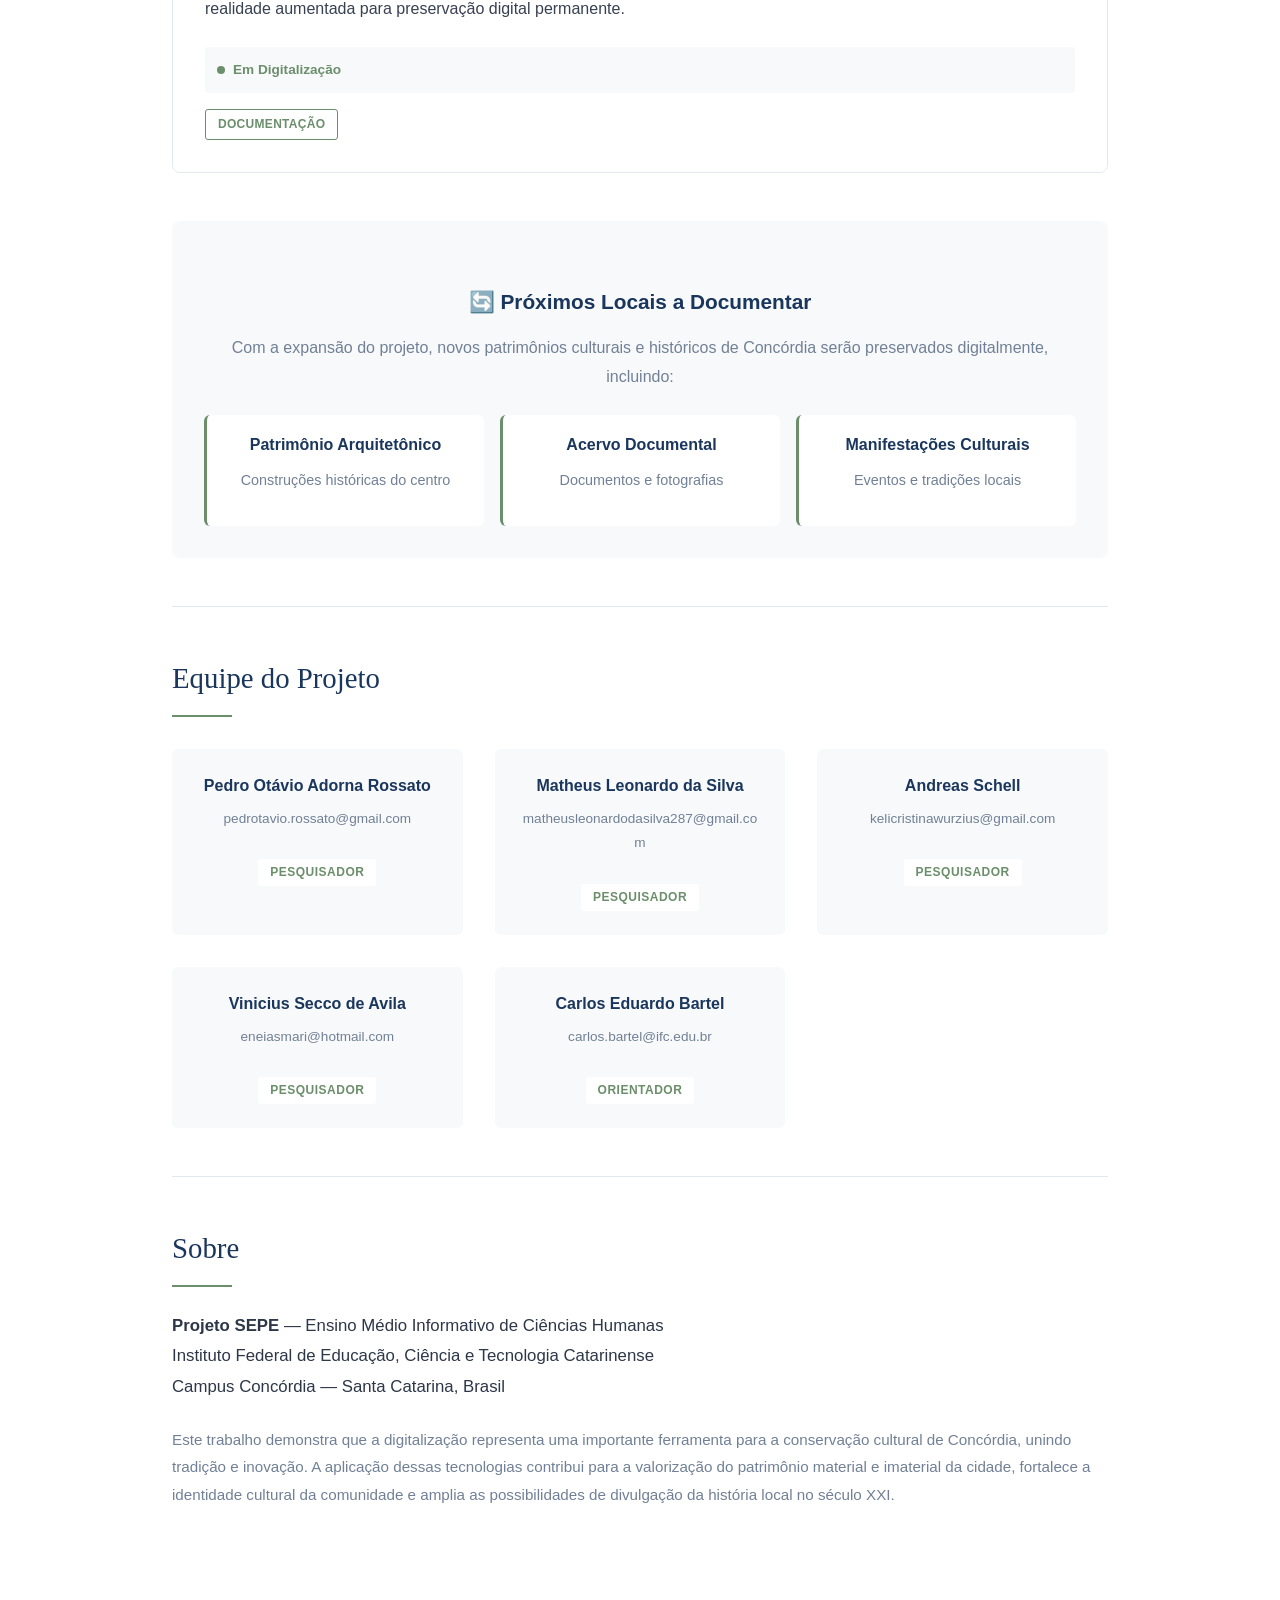
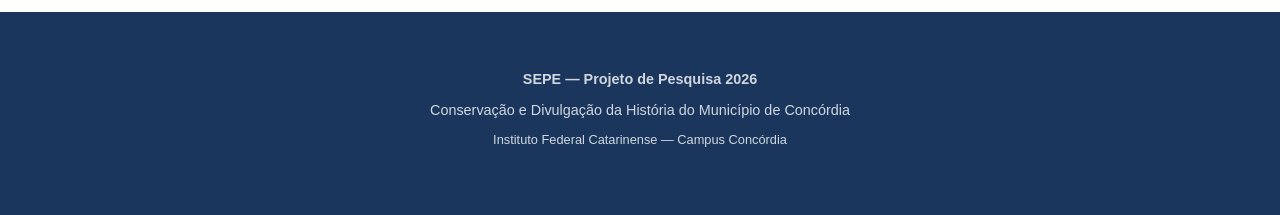
==== commit 56d6fd63: "update do html" ====
--- a/index.html
+++ b/index.html
@@ -1,458 +1,14 @@
+<!DOCTYPE html>
 <html lang="pt-BR">
 <head>
     <meta charset="UTF-8">
     <meta name="viewport" content="width=device-width, initial-scale=1.0">
     <title>SEPE - Conservação Digital da História de Concórdia</title>
-
-    <style>
-        * {
-            margin: 0;
-            padding: 0;
-            box-sizing: border-box;
-        }
-
-        :root {
-            --dark-blue: #1a365d;
-            --light-bg: #f8f9fa;
-            --accent-green: #6b8e6b;
-            --text-dark: #2d3748;
-            --text-gray: #718096;
-            --border-light: #e2e8f0;
-        }
-
-        body {
-            font-family: -apple-system, BlinkMacSystemFont, 'Segoe UI', 'Helvetica Neue', sans-serif;
-            color: var(--text-dark);
-            line-height: 1.6;
-            background-color: #ffffff;
-        }
-
-        /* Header */
-        header {
-            background: linear-gradient(135deg, var(--dark-blue) 0%, #2d5f8d 100%);
-            color: white;
-            padding: 5rem 2rem;
-            text-align: center;
-            position: relative;
-            overflow: hidden;
-        }
-
-        header::before {
-            content: '';
-            position: absolute;
-            top: -50%;
-            right: -10%;
-            width: 400px;
-            height: 400px;
-            background-color: rgba(107, 142, 107, 0.1);
-            border-radius: 50%;
-            z-index: 1;
-        }
-
-        header::after {
-            content: '';
-            position: absolute;
-            bottom: -20%;
-            left: -5%;
-            width: 300px;
-            height: 300px;
-            background-color: rgba(107, 142, 107, 0.08);
-            border-radius: 50%;
-            z-index: 1;
-        }
-
-        header > * {
-            position: relative;
-            z-index: 2;
-        }
-
-        .header-badge {
-            display: inline-block;
-            background-color: var(--accent-green);
-            color: white;
-            padding: 0.5rem 1.2rem;
-            border-radius: 30px;
-            font-size: 0.85rem;
-            font-weight: 600;
-            text-transform: uppercase;
-            letter-spacing: 1px;
-            margin-bottom: 1.5rem;
-        }
-
-        header h1 {
-            font-family: 'Georgia', serif;
-            font-size: 3.5rem;
-            font-weight: 300;
-            margin-bottom: 1rem;
-            letter-spacing: -1px;
-        }
-
-        header p {
-            font-size: 1.2rem;
-            color: rgba(255, 255, 255, 0.95);
-            max-width: 700px;
-            margin: 0 auto;
-            font-weight: 300;
-            line-height: 1.7;
-        }
-
-        /* Container */
-        .container {
-            max-width: 1000px;
-            margin: 0 auto;
-            padding: 0 2rem;
-        }
-
-        /* Seções */
-        section {
-            padding: 4rem 0;
-            border-bottom: 1px solid var(--border-light);
-        }
-
-        section:last-of-type {
-            border-bottom: none;
-        }
-
-        section h2 {
-            font-family: 'Georgia', serif;
-            font-size: 1.8rem;
-            font-weight: 400;
-            color: var(--dark-blue);
-            margin-bottom: 2rem;
-            position: relative;
-            padding-bottom: 1rem;
-        }
-
-        section h2::after {
-            content: '';
-            position: absolute;
-            bottom: 0;
-            left: 0;
-            width: 60px;
-            height: 2px;
-            background-color: var(--accent-green);
-        }
-
-        /* Objetivo */
-        .objective-text {
-            font-size: 1.05rem;
-            line-height: 1.8;
-            color: var(--text-dark);
-            margin-bottom: 1.5rem;
-        }
-
-        .keywords {
-            display: flex;
-            flex-wrap: wrap;
-            gap: 0.8rem;
-            margin-top: 1.5rem;
-        }
-
-        .keyword-tag {
-            background-color: var(--light-bg);
-            color: var(--accent-green);
-            padding: 0.5rem 1rem;
-            border-radius: 4px;
-            font-size: 0.9rem;
-            font-weight: 500;
-            border: 1px solid var(--accent-green);
-        }
-
-        /* Benefícios */
-        .benefits-grid {
-            display: grid;
-            grid-template-columns: repeat(auto-fit, minmax(280px, 1fr));
-            gap: 2.5rem;
-            margin-top: 2rem;
-        }
-
-        .benefit-card {
-            padding: 2rem;
-            background-color: var(--light-bg);
-            border-radius: 8px;
-            border-left: 4px solid var(--accent-green);
-        }
-
-        .benefit-card h3 {
-            color: var(--dark-blue);
-            font-size: 1.2rem;
-            margin-bottom: 1rem;
-            font-weight: 600;
-        }
-
-        .benefit-card p {
-            color: var(--text-gray);
-            font-size: 0.95rem;
-            line-height: 1.7;
-        }
-
-        /* Escopo */
-        .scope-list {
-            display: grid;
-            grid-template-columns: repeat(auto-fit, minmax(250px, 1fr));
-            gap: 1.5rem;
-            margin-top: 2rem;
-        }
-
-        .scope-item {
-            padding: 1.5rem;
-            border: 1px solid var(--border-light);
-            border-radius: 6px;
-            background-color: white;
-        }
-
-        .scope-item h4 {
-            color: var(--accent-green);
-            font-size: 1rem;
-            margin-bottom: 0.8rem;
-            font-weight: 600;
-            text-transform: uppercase;
-            letter-spacing: 0.5px;
-        }
-
-        .scope-item p {
-            color: var(--text-gray);
-            font-size: 0.95rem;
-            line-height: 1.6;
-        }
-
-        /* Locais Preservados */
-        .preserved-places-grid {
-            display: grid;
-            grid-template-columns: repeat(auto-fit, minmax(300px, 1fr));
-            gap: 2.5rem;
-            margin-top: 2rem;
-        }
-
-        .place-card {
-            background-color: white;
-            border-radius: 8px;
-            overflow: hidden;
-            border: 1px solid var(--border-light);
-            transition: transform 0.3s ease, box-shadow 0.3s ease;
-        }
-
-        .place-card:hover {
-            transform: translateY(-2px);
-            box-shadow: 0 8px 16px rgba(26, 54, 93, 0.1);
-        }
-
-        /* IMAGEM */
-        .place-image {
-            width: 100%;
-            height: 250px;
-            background: linear-gradient(
-                135deg,
-                var(--accent-green) 0%,
-                #5a7a5a 100%
-            );
-            display: flex;
-            align-items: center;
-            justify-content: center;
-            overflow: hidden;
-        }
-
-        .place-image img {
-            width: 100%;
-            height: 100%;
-            object-fit: cover;
-            display: block;
-        }
-
-        /* TEXTO DO CARD DA IMAGEM */
-        .place-content {
-            padding: 2rem;
-            background-color: #ffffff;
-        }
-
-        .place-content h3 {
-            color: #163b68;
-            font-size: 1.4rem;
-            margin-bottom: 0.5rem;
-            font-weight: 700;
-        }
-
-        .place-location {
-            color: #3f6f3f;
-            font-size: 0.95rem;
-            font-weight: 700;
-            margin-bottom: 1rem;
-            text-transform: uppercase;
-            letter-spacing: 0.5px;
-        }
-
-        .place-description {
-            color: #374151;
-            font-size: 1rem;
-            line-height: 1.75;
-            margin-bottom: 1.5rem;
-        }
-
-        .place-status {
-            display: flex;
-            align-items: center;
-            gap: 0.5rem;
-            padding: 0.75rem;
-            background-color: var(--light-bg);
-            border-radius: 4px;
-            font-size: 0.85rem;
-            color: var(--accent-green);
-            font-weight: 600;
-        }
-
-        .status-dot {
-            width: 8px;
-            height: 8px;
-            background-color: var(--accent-green);
-            border-radius: 50%;
-        }
-
-        .place-techs {
-            display: flex;
-            flex-wrap: wrap;
-            gap: 0.5rem;
-            margin-top: 1rem;
-        }
-
-        .tech-badge {
-            background-color: white;
-            color: var(--accent-green);
-            border: 1px solid var(--accent-green);
-            padding: 0.3rem 0.75rem;
-            border-radius: 3px;
-            font-size: 0.75rem;
-            font-weight: 600;
-            text-transform: uppercase;
-            letter-spacing: 0.3px;
-        }
-
-        /* Autores */
-        .authors-grid {
-            display: grid;
-            grid-template-columns: repeat(auto-fit, minmax(240px, 1fr));
-            gap: 2rem;
-            margin-top: 2rem;
-        }
-
-        .author-card {
-            padding: 1.5rem;
-            background-color: var(--light-bg);
-            border-radius: 6px;
-            text-align: center;
-        }
-
-        .author-card h4 {
-            color: var(--dark-blue);
-            font-size: 1rem;
-            margin-bottom: 0.5rem;
-            font-weight: 600;
-        }
-
-        .author-card p {
-            color: var(--text-gray);
-            font-size: 0.85rem;
-            word-break: break-all;
-        }
-
-        .author-role {
-            display: inline-block;
-            background-color: white;
-            color: var(--accent-green);
-            padding: 0.25rem 0.75rem;
-            border-radius: 3px;
-            font-size: 0.75rem;
-            font-weight: 600;
-            margin-top: 0.75rem;
-            text-transform: uppercase;
-            letter-spacing: 0.5px;
-        }
-
-        /* Footer */
-        footer {
-            background-color: var(--dark-blue);
-            color: rgba(255, 255, 255, 0.8);
-            padding: 2rem;
-            text-align: center;
-            font-size: 0.9rem;
-        }
-
-        .footer-meta {
-            margin-bottom: 1rem;
-        }
-
-        .footer-meta p {
-            margin: 0.5rem 0;
-        }
-
-        /* Responsivo */
-        @media (max-width: 768px) {
-            header {
-                padding: 3rem 1.5rem;
-            }
-
-            header h1 {
-                font-size: 2.2rem;
-            }
-
-            header p {
-                font-size: 0.95rem;
-            }
-
-            section h2 {
-                font-size: 1.5rem;
-            }
-
-            .container {
-                padding: 0 1.5rem;
-            }
-
-            section {
-                padding: 2.5rem 0;
-            }
-
-            .preserved-places-grid {
-                grid-template-columns: 1fr;
-            }
-        }
-
-        @media (max-width: 480px) {
-            header {
-                padding: 2rem 1rem;
-            }
-
-            header h1 {
-                font-size: 1.8rem;
-            }
-
-            header p {
-                font-size: 0.9rem;
-            }
-
-            section h2 {
-                font-size: 1.3rem;
-            }
-
-            .benefits-grid,
-            .scope-list,
-            .authors-grid,
-            .preserved-places-grid {
-                grid-template-columns: 1fr;
-            }
-
-            .place-image {
-                height: 180px;
-            }
-
-            .place-content {
-                padding: 1.5rem;
-            }
-        }
-    </style>
+    <link rel="stylesheet" href="style.css">
 </head>
 
 <body>
 
-    <!-- Header -->
     <header>
         <span class="header-badge">Projeto de Pesquisa 2026</span>
 
@@ -464,10 +20,8 @@
         </p>
     </header>
 
-    <!-- Conteúdo Principal -->
     <main class="container">
 
-        <!-- Objetivo -->
         <section id="objetivo">
             <h2>Objetivo</h2>
 
@@ -488,7 +42,6 @@
             </div>
         </section>
 
-        <!-- Benefícios -->
         <section id="beneficios">
             <h2>Benefícios da Digitalização</h2>
 
@@ -551,7 +104,6 @@
             </div>
         </section>
 
-        <!-- Escopo -->
         <section id="escopo">
             <h2>Escopo Tecnológico</h2>
 
@@ -608,7 +160,6 @@
             </div>
         </section>
 
-        <!-- Patrimônio em Foco -->
         <section id="patrimonio">
             <h2>Patrimônio em Foco</h2>
 
@@ -622,31 +173,16 @@
             </p>
         </section>
 
-        <!-- Locais Preservados -->
         <section id="locais-preservados">
 
             <h2>Locais Preservados</h2>
 
-            <div style="
-                background-color: #fef3c7;
-                border-left: 4px solid #d97706;
-                padding: 1.5rem;
-                border-radius: 6px;
-                margin-bottom: 2.5rem;
-            ">
-                <p style="
-                    color: #92400e;
-                    font-weight: 600;
-                    margin: 0;
-                ">
+            <div class="development-notice">
+                <p class="development-title">
                     ⚙️ Projeto em Desenvolvimento
                 </p>
 
-                <p style="
-                    color: #b45309;
-                    margin: 0.5rem 0 0 0;
-                    font-size: 0.95rem;
-                ">
+                <p class="development-text">
                     Este projeto está em fase de desenvolvimento. Novos locais
                     históricos serão adicionados conforme a documentação avançar.
                 </p>
@@ -654,7 +190,6 @@
 
             <div class="preserved-places-grid">
 
-                <!-- Cemitério dos Caboclos -->
                 <div class="place-card">
 
                     <div class="place-image">
@@ -665,7 +200,7 @@
                     </div>
 
                     <div class="place-content">
-                        <a href="cemiterio.html">
+                        <a href="paginas/cemiterio.html">
                         <h3>Cemitério dos Caboclos</h3>
                         </a>
 
@@ -694,99 +229,46 @@
 
             </div>
 
-            <!-- Próximos Locais -->
-            <div style="
-                margin-top: 3rem;
-                padding: 2rem;
-                background-color: var(--light-bg);
-                border-radius: 8px;
-                text-align: center;
-            ">
-
-                <h3 style="
-                    color: var(--dark-blue);
-                    margin-bottom: 1rem;
-                ">
+            <div class="next-places">
+
+                <h3 class="next-places-title">
                     🔄 Próximos Locais a Documentar
                 </h3>
 
-                <p style="
-                    color: var(--text-gray);
-                    margin-bottom: 1.5rem;
-                ">
+                <p class="next-places-description">
                     Com a expansão do projeto, novos patrimônios culturais e
                     históricos de Concórdia serão preservados digitalmente,
                     incluindo:
                 </p>
 
-                <div style="
-                    display: grid;
-                    grid-template-columns: repeat(auto-fit, minmax(200px, 1fr));
-                    gap: 1rem;
-                ">
-
-                    <div style="
-                        padding: 1rem;
-                        background-color: white;
-                        border-radius: 6px;
-                        border-left: 3px solid var(--accent-green);
-                    ">
-                        <p style="
-                            font-weight: 600;
-                            color: var(--dark-blue);
-                            margin-bottom: 0.5rem;
-                        ">
+                <div class="next-places-grid">
+
+                    <div class="next-place-item">
+                        <p class="next-place-title">
                             Patrimônio Arquitetônico
                         </p>
 
-                        <p style="
-                            font-size: 0.9rem;
-                            color: var(--text-gray);
-                        ">
+                        <p class="next-place-description">
                             Construções históricas do centro
                         </p>
                     </div>
 
-                    <div style="
-                        padding: 1rem;
-                        background-color: white;
-                        border-radius: 6px;
-                        border-left: 3px solid var(--accent-green);
-                    ">
-                        <p style="
-                            font-weight: 600;
-                            color: var(--dark-blue);
-                            margin-bottom: 0.5rem;
-                        ">
+                    <div class="next-place-item">
+                        <p class="next-place-title">
                             Acervo Documental
                         </p>
 
-                        <p style="
-                            font-size: 0.9rem;
-                            color: var(--text-gray);
-                        ">
+                        <p class="next-place-description">
                             Documentos e fotografias
                         </p>
                     </div>
 
-                    <div style="
-                        padding: 1rem;
-                        background-color: white;
-                        border-radius: 6px;
-                        border-left: 3px solid var(--accent-green);
-                    ">
-                        <p style="
-                            font-weight: 600;
-                            color: var(--dark-blue);
-                            margin-bottom: 0.5rem;
-                        ">
+                    <div class="next-place-item">
+                        <p class="next-place-title">
                             Manifestações Culturais
                         </p>
 
-                        <p style="
-                            font-size: 0.9rem;
-                            color: var(--text-gray);
-                        ">
+                        <p class="next-place-description">
                             Eventos e tradições locais
                         </p>
                     </div>
@@ -796,7 +278,6 @@
 
         </section>
 
-        <!-- Autores -->
         <section id="autores">
             <h2>Equipe do Projeto</h2>
 
@@ -835,7 +316,6 @@
             </div>
         </section>
 
-        <!-- Sobre -->
         <section id="sobre">
             <h2>Sobre</h2>
 
@@ -847,11 +327,7 @@
                 Campus Concórdia — Santa Catarina, Brasil
             </p>
 
-            <p class="objective-text" style="
-                margin-top: 1.5rem;
-                color: var(--text-gray);
-                font-size: 0.95rem;
-            ">
+            <p class="objective-text about-description">
                 Este trabalho demonstra que a digitalização representa uma
                 importante ferramenta para a conservação cultural de Concórdia,
                 unindo tradição e inovação. A aplicação dessas tecnologias
@@ -864,7 +340,6 @@
 
     </main>
 
-    <!-- Footer -->
     <footer>
 
         <div class="footer-meta">
@@ -877,10 +352,7 @@
                 Conservação e Divulgação da História do Município de Concórdia
             </p>
 
-            <p style="
-                margin-top: 1rem;
-                font-size: 0.8rem;
-            ">
+            <p class="footer-campus">
                 Instituto Federal Catarinense — Campus Concórdia
             </p>
 
--- a/style.css
+++ b/style.css
@@ -0,0 +1,1435 @@
+* {
+            margin: 0;
+            padding: 0;
+            box-sizing: border-box;
+        }
+
+        :root {
+            --dark-blue: #1a365d;
+            --light-bg: #f8f9fa;
+            --accent-green: #6b8e6b;
+            --text-dark: #2d3748;
+            --text-gray: #718096;
+            --border-light: #e2e8f0;
+        }
+
+        body {
+            font-family: -apple-system, BlinkMacSystemFont, 'Segoe UI', 'Helvetica Neue', sans-serif;
+            color: var(--text-dark);
+            line-height: 1.6;
+            background-color: #ffffff;
+        }
+
+        /* Header */
+        header {
+            background: linear-gradient(135deg, var(--dark-blue) 0%, #2d5f8d 100%);
+            color: white;
+            padding: 5rem 2rem;
+            text-align: center;
+            position: relative;
+            overflow: hidden;
+        }
+
+        header::before {
+            content: '';
+            position: absolute;
+            top: -50%;
+            right: -10%;
+            width: 400px;
+            height: 400px;
+            background-color: rgba(107, 142, 107, 0.1);
+            border-radius: 50%;
+            z-index: 1;
+        }
+
+        header::after {
+            content: '';
+            position: absolute;
+            bottom: -20%;
+            left: -5%;
+            width: 300px;
+            height: 300px;
+            background-color: rgba(107, 142, 107, 0.08);
+            border-radius: 50%;
+            z-index: 1;
+        }
+
+        header > * {
+            position: relative;
+            z-index: 2;
+        }
+
+        .header-badge {
+            display: inline-block;
+            background-color: var(--accent-green);
+            color: white;
+            padding: 0.5rem 1.2rem;
+            border-radius: 30px;
+            font-size: 0.85rem;
+            font-weight: 600;
+            text-transform: uppercase;
+            letter-spacing: 1px;
+            margin-bottom: 1.5rem;
+        }
+
+        header h1 {
+            font-family: 'Georgia', serif;
+            font-size: 3.5rem;
+            font-weight: 300;
+            margin-bottom: 1rem;
+            letter-spacing: -1px;
+        }
+
+        header p {
+            font-size: 1.2rem;
+            color: rgba(255, 255, 255, 0.95);
+            max-width: 700px;
+            margin: 0 auto;
+            font-weight: 300;
+            line-height: 1.7;
+        }
+
+        /* Container */
+        .container {
+            max-width: 1000px;
+            margin: 0 auto;
+            padding: 0 2rem;
+        }
+
+        /* Seções */
+        section {
+            padding: 4rem 0;
+            border-bottom: 1px solid var(--border-light);
+        }
+
+        section:last-of-type {
+            border-bottom: none;
+        }
+
+        section h2 {
+            font-family: 'Georgia', serif;
+            font-size: 1.8rem;
+            font-weight: 400;
+            color: var(--dark-blue);
+            margin-bottom: 2rem;
+            position: relative;
+            padding-bottom: 1rem;
+        }
+
+        section h2::after {
+            content: '';
+            position: absolute;
+            bottom: 0;
+            left: 0;
+            width: 60px;
+            height: 2px;
+            background-color: var(--accent-green);
+        }
+
+        /* Objetivo */
+        .objective-text {
+            font-size: 1.05rem;
+            line-height: 1.8;
+            color: var(--text-dark);
+            margin-bottom: 1.5rem;
+        }
+
+        .keywords {
+            display: flex;
+            flex-wrap: wrap;
+            gap: 0.8rem;
+            margin-top: 1.5rem;
+        }
+
+        .keyword-tag {
+            background-color: var(--light-bg);
+            color: var(--accent-green);
+            padding: 0.5rem 1rem;
+            border-radius: 4px;
+            font-size: 0.9rem;
+            font-weight: 500;
+            border: 1px solid var(--accent-green);
+        }
+
+        /* Benefícios */
+        .benefits-grid {
+            display: grid;
+            grid-template-columns: repeat(auto-fit, minmax(280px, 1fr));
+            gap: 2.5rem;
+            margin-top: 2rem;
+        }
+
+        .benefit-card {
+            padding: 2rem;
+            background-color: var(--light-bg);
+            border-radius: 8px;
+            border-left: 4px solid var(--accent-green);
+        }
+
+        .benefit-card h3 {
+            color: var(--dark-blue);
+            font-size: 1.2rem;
+            margin-bottom: 1rem;
+            font-weight: 600;
+        }
+
+        .benefit-card p {
+            color: var(--text-gray);
+            font-size: 0.95rem;
+            line-height: 1.7;
+        }
+
+        /* Escopo */
+        .scope-list {
+            display: grid;
+            grid-template-columns: repeat(auto-fit, minmax(250px, 1fr));
+            gap: 1.5rem;
+            margin-top: 2rem;
+        }
+
+        .scope-item {
+            padding: 1.5rem;
+            border: 1px solid var(--border-light);
+            border-radius: 6px;
+            background-color: white;
+        }
+
+        .scope-item h4 {
+            color: var(--accent-green);
+            font-size: 1rem;
+            margin-bottom: 0.8rem;
+            font-weight: 600;
+            text-transform: uppercase;
+            letter-spacing: 0.5px;
+        }
+
+        .scope-item p {
+            color: var(--text-gray);
+            font-size: 0.95rem;
+            line-height: 1.6;
+        }
+
+        /* Locais Preservados */
+        .preserved-places-grid {
+            display: grid;
+            grid-template-columns: repeat(auto-fit, minmax(300px, 1fr));
+            gap: 2.5rem;
+            margin-top: 2rem;
+        }
+
+        .place-card {
+            background-color: white;
+            border-radius: 8px;
+            overflow: hidden;
+            border: 1px solid var(--border-light);
+            transition: transform 0.3s ease, box-shadow 0.3s ease;
+        }
+
+        .place-card:hover {
+            transform: translateY(-2px);
+            box-shadow: 0 8px 16px rgba(26, 54, 93, 0.1);
+        }
+
+        /* IMAGEM */
+        .place-image {
+            width: 100%;
+            height: 250px;
+            background: linear-gradient(
+                135deg,
+                var(--accent-green) 0%,
+                #5a7a5a 100%
+            );
+            display: flex;
+            align-items: center;
+            justify-content: center;
+            overflow: hidden;
+        }
+
+        .place-image img {
+            width: 100%;
+            height: 100%;
+            object-fit: cover;
+            display: block;
+        }
+
+        /* TEXTO DO CARD DA IMAGEM */
+        .place-content {
+            padding: 2rem;
+            background-color: #ffffff;
+        }
+
+        .place-content h3 {
+            color: #163b68;
+            font-size: 1.4rem;
+            margin-bottom: 0.5rem;
+            font-weight: 700;
+        }
+
+        .place-location {
+            color: #3f6f3f;
+            font-size: 0.95rem;
+            font-weight: 700;
+            margin-bottom: 1rem;
+            text-transform: uppercase;
+            letter-spacing: 0.5px;
+        }
+
+        .place-description {
+            color: #374151;
+            font-size: 1rem;
+            line-height: 1.75;
+            margin-bottom: 1.5rem;
+        }
+
+        .place-status {
+            display: flex;
+            align-items: center;
+            gap: 0.5rem;
+            padding: 0.75rem;
+            background-color: var(--light-bg);
+            border-radius: 4px;
+            font-size: 0.85rem;
+            color: var(--accent-green);
+            font-weight: 600;
+        }
+
+        .status-dot {
+            width: 8px;
+            height: 8px;
+            background-color: var(--accent-green);
+            border-radius: 50%;
+        }
+
+        .place-techs {
+            display: flex;
+            flex-wrap: wrap;
+            gap: 0.5rem;
+            margin-top: 1rem;
+        }
+
+        .tech-badge {
+            background-color: white;
+            color: var(--accent-green);
+            border: 1px solid var(--accent-green);
+            padding: 0.3rem 0.75rem;
+            border-radius: 3px;
+            font-size: 0.75rem;
+            font-weight: 600;
+            text-transform: uppercase;
+            letter-spacing: 0.3px;
+        }
+
+        /* Autores */
+        .authors-grid {
+            display: grid;
+            grid-template-columns: repeat(auto-fit, minmax(240px, 1fr));
+            gap: 2rem;
+            margin-top: 2rem;
+        }
+
+        .author-card {
+            padding: 1.5rem;
+            background-color: var(--light-bg);
+            border-radius: 6px;
+            text-align: center;
+        }
+
+        .author-card h4 {
+            color: var(--dark-blue);
+            font-size: 1rem;
+            margin-bottom: 0.5rem;
+            font-weight: 600;
+        }
+
+        .author-card p {
+            color: var(--text-gray);
+            font-size: 0.85rem;
+            word-break: break-all;
+        }
+
+        .author-role {
+            display: inline-block;
+            background-color: white;
+            color: var(--accent-green);
+            padding: 0.25rem 0.75rem;
+            border-radius: 3px;
+            font-size: 0.75rem;
+            font-weight: 600;
+            margin-top: 0.75rem;
+            text-transform: uppercase;
+            letter-spacing: 0.5px;
+        }
+
+        /* Footer */
+        footer {
+            background-color: var(--dark-blue);
+            color: rgba(255, 255, 255, 0.8);
+            padding: 2rem;
+            text-align: center;
+            font-size: 0.9rem;
+        }
+
+        .footer-meta {
+            margin-bottom: 1rem;
+        }
+
+        .footer-meta p {
+            margin: 0.5rem 0;
+        }
+
+        /* Responsivo */
+        @media (max-width: 768px) {
+            header {
+                padding: 3rem 1.5rem;
+            }
+
+            header h1 {
+                font-size: 2.2rem;
+            }
+
+            header p {
+                font-size: 0.95rem;
+            }
+
+            section h2 {
+                font-size: 1.5rem;
+            }
+
+            .container {
+                padding: 0 1.5rem;
+            }
+
+            section {
+                padding: 2.5rem 0;
+            }
+
+            .preserved-places-grid {
+                grid-template-columns: 1fr;
+            }
+        }
+
+        @media (max-width: 480px) {
+            header {
+                padding: 2rem 1rem;
+            }
+
+            header h1 {
+                font-size: 1.8rem;
+            }
+
+            header p {
+                font-size: 0.9rem;
+            }
+
+            section h2 {
+                font-size: 1.3rem;
+            }
+
+            .benefits-grid,
+            .scope-list,
+            .authors-grid,
+            .preserved-places-grid {
+                grid-template-columns: 1fr;
+            }
+
+            .place-image {
+                height: 180px;
+            }
+
+            .place-content {
+                padding: 1.5rem;
+            }
+        }
+
+/* Elementos anteriormente com CSS inline */
+.development-notice {
+    background-color: #fef3c7;
+    border-left: 4px solid #d97706;
+    padding: 1.5rem;
+    border-radius: 6px;
+    margin-bottom: 2.5rem;
+}
+
+.development-title {
+    color: #92400e;
+    font-weight: 600;
+    margin: 0;
+}
+
+.development-text {
+    color: #b45309;
+    margin: 0.5rem 0 0 0;
+    font-size: 0.95rem;
+}
+
+.next-places {
+    margin-top: 3rem;
+    padding: 2rem;
+    background-color: var(--light-bg);
+    border-radius: 8px;
+    text-align: center;
+}
+
+.next-places-title {
+    color: var(--dark-blue);
+    margin-bottom: 1rem;
+}
+
+.next-places-description {
+    color: var(--text-gray);
+    margin-bottom: 1.5rem;
+}
+
+.next-place-item {
+    padding: 1rem;
+    background-color: white;
+    border-radius: 6px;
+    border-left: 3px solid var(--accent-green);
+}
+
+.next-place-title {
+    font-weight: 600;
+    color: var(--dark-blue);
+    margin-bottom: 0.5rem;
+}
+
+.next-place-description {
+    font-size: 0.9rem;
+    color: var(--text-gray);
+}
+
+.about-description {
+    margin-top: 1.5rem;
+    color: var(--text-gray);
+    font-size: 0.95rem;
+}
+
+.footer-campus {
+    margin-top: 1rem;
+    font-size: 0.8rem;
+}
+
+.next-places-grid {
+    display: grid;
+    grid-template-columns: repeat(auto-fit, minmax(200px, 1fr));
+    gap: 1rem;
+}
+
+
+
+
+
+* {
+            margin: 0;
+            padding: 0;
+            box-sizing: border-box;
+        }
+
+        :root {
+            --dark-blue: #1a365d;
+            --light-bg: #f8f9fa;
+            --accent-green: #6b8e6b;
+            --text-dark: #2d3748;
+            --text-gray: #718096;
+            --border-light: #e2e8f0;
+        }
+
+        body {
+            font-family: -apple-system, BlinkMacSystemFont, 'Segoe UI',
+                'Helvetica Neue', sans-serif;
+            color: var(--text-dark);
+            line-height: 1.6;
+            background-color: #ffffff;
+        }
+
+        /* =========================
+           NAVEGAÇÃO
+        ========================= */
+
+        nav {
+            background-color: var(--dark-blue);
+            padding: 1rem 2rem;
+            position: sticky;
+            top: 0;
+            z-index: 100;
+        }
+
+        .nav-container {
+            max-width: 1000px;
+            margin: 0 auto;
+
+            display: flex;
+            align-items: center;
+            justify-content: space-between;
+        }
+
+        .nav-logo {
+            color: white;
+            font-weight: 600;
+            text-decoration: none;
+            font-size: 1.1rem;
+        }
+
+        .nav-links {
+            display: flex;
+            gap: 2rem;
+            list-style: none;
+        }
+
+        .nav-links a {
+            color: rgba(255, 255, 255, 0.8);
+            text-decoration: none;
+            font-size: 0.95rem;
+            transition: 0.3s;
+        }
+
+        .nav-links a:hover {
+            color: white;
+        }
+
+        /* =========================
+           BREADCRUMB
+        ========================= */
+
+        .breadcrumb {
+            padding: 1rem 2rem;
+            background-color: var(--light-bg);
+            border-bottom: 1px solid var(--border-light);
+        }
+
+        .breadcrumb .container {
+            max-width: 1000px;
+            margin: auto;
+        }
+
+        .breadcrumb a {
+            color: var(--accent-green);
+            text-decoration: none;
+        }
+
+        .breadcrumb a:hover {
+            text-decoration: underline;
+        }
+
+        /* =========================
+           HEADER
+        ========================= */
+
+        header {
+            background: linear-gradient(
+                135deg,
+                var(--dark-blue) 0%,
+                #2d5f8d 100%
+            );
+
+            color: white;
+            padding: 4rem 2rem;
+            text-align: center;
+
+            position: relative;
+            overflow: hidden;
+        }
+
+        header::before {
+            content: '';
+
+            position: absolute;
+            top: -50%;
+            right: -10%;
+
+            width: 400px;
+            height: 400px;
+
+            background-color: rgba(107, 142, 107, 0.1);
+
+            border-radius: 50%;
+        }
+
+        header h1 {
+            position: relative;
+            z-index: 2;
+
+            font-family: Georgia, serif;
+            font-size: 3rem;
+            font-weight: 300;
+
+            margin-bottom: 0.7rem;
+        }
+
+        header p {
+            position: relative;
+            z-index: 2;
+
+            max-width: 700px;
+            margin: auto;
+
+            font-size: 1.1rem;
+            color: rgba(255, 255, 255, 0.95);
+        }
+
+        /* =========================
+           CONTAINER
+        ========================= */
+
+        .container {
+            max-width: 1000px;
+            margin: auto;
+            padding: 0 2rem;
+        }
+
+        /* =========================
+           SEÇÕES
+        ========================= */
+
+        section {
+            padding: 3rem 0;
+            border-bottom: 1px solid var(--border-light);
+        }
+
+        section h2 {
+            font-family: Georgia, serif;
+            font-size: 1.8rem;
+            font-weight: 400;
+
+            color: var(--dark-blue);
+
+            margin-bottom: 1.5rem;
+
+            position: relative;
+            padding-bottom: 1rem;
+        }
+
+        section h2::after {
+            content: '';
+
+            position: absolute;
+            bottom: 0;
+            left: 0;
+
+            width: 60px;
+            height: 2px;
+
+            background-color: var(--accent-green);
+        }
+
+        section p {
+            color: var(--text-gray);
+            line-height: 1.8;
+            margin-bottom: 1rem;
+        }
+
+        /* =========================
+           AVISO
+        ========================= */
+
+        .notice {
+            background-color: var(--light-bg);
+
+            border-left: 4px solid var(--accent-green);
+
+            padding: 1.5rem;
+
+            border-radius: 6px;
+
+            margin-top: 2rem;
+        }
+
+        .notice strong {
+            color: var(--dark-blue);
+        }
+
+        /* =========================
+           GALERIA
+        ========================= */
+
+        .gallery {
+            display: grid;
+
+            grid-template-columns:
+                repeat(auto-fit, minmax(220px, 1fr));
+
+            gap: 1.5rem;
+
+            margin-top: 2rem;
+        }
+
+        .gallery-card {
+            background-color: white;
+
+            border: 1px solid var(--border-light);
+
+            border-radius: 8px;
+
+            overflow: hidden;
+
+            box-shadow:
+                0 4px 10px rgba(26, 54, 93, 0.08);
+
+            transition:
+                transform 0.3s ease,
+                box-shadow 0.3s ease;
+        }
+
+        .gallery-card:hover {
+            transform: translateY(-4px);
+
+            box-shadow:
+                0 8px 18px rgba(26, 54, 93, 0.15);
+        }
+
+        .gallery-image {
+            width: 100%;
+            height: 200px;
+
+            object-fit: cover;
+
+            display: block;
+
+            background: linear-gradient(
+                135deg,
+                var(--accent-green),
+                #5a7a5a
+            );
+        }
+
+        .gallery-info {
+            padding: 1.2rem;
+        }
+
+        .gallery-info h3 {
+            color: var(--dark-blue);
+
+            font-size: 1.05rem;
+
+            margin-bottom: 0.4rem;
+        }
+
+        .gallery-info p {
+            color: var(--text-gray);
+
+            font-size: 0.9rem;
+
+            line-height: 1.6;
+
+            margin: 0;
+        }
+
+        /* =========================
+           LEGENDA
+        ========================= */
+
+        .photo-number {
+            display: inline-block;
+
+            background-color: var(--accent-green);
+
+            color: white;
+
+            padding: 0.25rem 0.6rem;
+
+            border-radius: 4px;
+
+            font-size: 0.75rem;
+
+            font-weight: 600;
+
+            margin-bottom: 0.5rem;
+        }
+
+        /* =========================
+           PROCESSO
+        ========================= */
+
+        .process-grid {
+            display: grid;
+
+            grid-template-columns:
+                repeat(auto-fit, minmax(220px, 1fr));
+
+            gap: 1.5rem;
+
+            margin-top: 2rem;
+        }
+
+        .process-card {
+            padding: 1.5rem;
+
+            background-color: var(--light-bg);
+
+            border-radius: 8px;
+
+            border-left: 4px solid var(--accent-green);
+        }
+
+        .process-card h3 {
+            color: var(--dark-blue);
+
+            font-size: 1.1rem;
+
+            margin-bottom: 0.5rem;
+        }
+
+        .process-card p {
+            font-size: 0.9rem;
+
+            margin: 0;
+        }
+
+        /* =========================
+           FOOTER
+        ========================= */
+
+        footer {
+            background-color: var(--dark-blue);
+
+            color: rgba(255, 255, 255, 0.8);
+
+            padding: 3rem 2rem;
+
+            text-align: center;
+
+            margin-top: 2rem;
+        }
+
+        .footer-content {
+            max-width: 1000px;
+            margin: auto;
+        }
+
+        .footer-content h4 {
+            color: white;
+            margin-bottom: 0.8rem;
+        }
+
+        .footer-links {
+            display: flex;
+
+            justify-content: center;
+
+            gap: 2rem;
+
+            flex-wrap: wrap;
+
+            margin-top: 2rem;
+
+            padding-top: 2rem;
+
+            border-top:
+                1px solid rgba(255, 255, 255, 0.1);
+        }
+
+        .footer-links a {
+            color: rgba(255, 255, 255, 0.8);
+
+            text-decoration: none;
+
+            font-size: 0.9rem;
+        }
+
+        .footer-links a:hover {
+            color: white;
+        }
+
+        /* =========================
+           RESPONSIVO
+        ========================= */
+
+        @media (max-width: 768px) {
+
+            header {
+                padding: 3rem 1.5rem;
+            }
+
+            header h1 {
+                font-size: 2.2rem;
+            }
+
+            .nav-links {
+                gap: 1rem;
+            }
+
+            .gallery {
+                grid-template-columns: repeat(2, 1fr);
+            }
+
+            .gallery-image {
+                height: 170px;
+            }
+        }
+
+        @media (max-width: 480px) {
+
+            header {
+                padding: 2.5rem 1rem;
+            }
+
+            header h1 {
+                font-size: 1.7rem;
+            }
+
+            header p {
+                font-size: 0.95rem;
+            }
+
+            .nav-container {
+                flex-direction: column;
+                gap: 1rem;
+            }
+
+            .nav-links {
+                flex-direction: column;
+                gap: 0.5rem;
+                text-align: center;
+            }
+
+            .container {
+                padding: 0 1.2rem;
+            }
+
+            .gallery {
+                grid-template-columns: 1fr;
+            }
+
+            .gallery-image {
+                height: 200px;
+            }
+        }
+
+
+
+* {
+            margin: 0;
+            padding: 0;
+            box-sizing: border-box;
+        }
+
+        :root {
+            --dark-blue: #1a365d;
+            --light-bg: #f8f9fa;
+            --accent-green: #6b8e6b;
+            --text-dark: #2d3748;
+            --text-gray: #718096;
+            --border-light: #e2e8f0;
+        }
+
+        body {
+            font-family: -apple-system, BlinkMacSystemFont, 'Segoe UI', 'Helvetica Neue', sans-serif;
+            color: var(--text-dark);
+            line-height: 1.6;
+            background-color: #ffffff;
+        }
+
+        /* Navegação */
+        nav {
+            background-color: var(--dark-blue);
+            padding: 1rem 2rem;
+            position: sticky;
+            top: 0;
+            z-index: 100;
+        }
+
+        .nav-container {
+            max-width: 1000px;
+            margin: 0 auto;
+            display: flex;
+            align-items: center;
+            justify-content: space-between;
+        }
+
+        .nav-logo {
+            color: white;
+            font-weight: 600;
+            text-decoration: none;
+            font-size: 1.1rem;
+        }
+
+        .nav-links {
+            display: flex;
+            gap: 2rem;
+            list-style: none;
+        }
+
+        .nav-links a {
+            color: rgba(255, 255, 255, 0.8);
+            text-decoration: none;
+            font-size: 0.95rem;
+            transition: color 0.3s ease;
+        }
+
+        .nav-links a:hover {
+            color: white;
+        }
+
+        /* Header */
+        header {
+            background: linear-gradient(135deg, var(--dark-blue) 0%, #2d5f8d 100%);
+            color: white;
+            padding: 4rem 2rem;
+            text-align: center;
+            position: relative;
+            overflow: hidden;
+        }
+
+        header::before {
+            content: '';
+            position: absolute;
+            top: -50%;
+            right: -10%;
+            width: 400px;
+            height: 400px;
+            background-color: rgba(107, 142, 107, 0.1);
+            border-radius: 50%;
+            z-index: 1;
+        }
+
+        header > * {
+            position: relative;
+            z-index: 2;
+        }
+
+        header h1 {
+            font-family: 'Georgia', serif;
+            font-size: 3rem;
+            font-weight: 300;
+            margin-bottom: 0.5rem;
+            letter-spacing: -1px;
+        }
+
+        header p {
+            font-size: 1.1rem;
+            color: rgba(255, 255, 255, 0.95);
+            max-width: 700px;
+            margin: 0 auto;
+            font-weight: 300;
+        }
+
+        /* Breadcrumb */
+        .breadcrumb {
+            padding: 1rem 2rem;
+            background-color: var(--light-bg);
+            border-bottom: 1px solid var(--border-light);
+        }
+
+        .breadcrumb a {
+            color: var(--accent-green);
+            text-decoration: none;
+            font-size: 0.9rem;
+        }
+
+        .breadcrumb a:hover {
+            text-decoration: underline;
+        }
+
+        /* Container */
+        .container {
+            max-width: 1000px;
+            margin: 0 auto;
+            padding: 0 2rem;
+        }
+
+        /* Seções */
+        section {
+            padding: 3rem 0;
+            border-bottom: 1px solid var(--border-light);
+        }
+
+        section:last-of-type {
+            border-bottom: none;
+        }
+
+        section h2 {
+            font-family: 'Georgia', serif;
+            font-size: 1.8rem;
+            font-weight: 400;
+            color: var(--dark-blue);
+            margin-bottom: 1.5rem;
+            position: relative;
+            padding-bottom: 1rem;
+        }
+
+        section h2::after {
+            content: '';
+            position: absolute;
+            bottom: 0;
+            left: 0;
+            width: 60px;
+            height: 2px;
+            background-color: var(--accent-green);
+        }
+
+        section h3 {
+            color: var(--dark-blue);
+            font-size: 1.3rem;
+            margin: 2rem 0 1rem 0;
+            font-weight: 600;
+        }
+
+        section p {
+            color: var(--text-gray);
+            line-height: 1.8;
+            margin-bottom: 1rem;
+        }
+
+        .highlight {
+            background-color: var(--light-bg);
+            border-left: 4px solid var(--accent-green);
+            padding: 1.5rem;
+            border-radius: 4px;
+            margin: 2rem 0;
+        }
+
+        .highlight p {
+            margin: 0;
+        }
+
+        /* GALERIA MENOR */
+        .gallery {
+            display: grid;
+            grid-template-columns: repeat(auto-fit, minmax(180px, 220px));
+            gap: 1.2rem;
+            margin-top: 1.5rem;
+        }
+
+        .gallery-item {
+            background: linear-gradient(
+                135deg,
+                var(--accent-green) 0%,
+                #5a7a5a 100%
+            );
+            width: 150%;
+            height: 200px;
+            border-radius: 8px;
+            display: flex;
+            align-items: center;
+            justify-content: center;
+            font-size: 3rem;
+            box-shadow: 0 4px 12px rgba(26, 54, 93, 0.15);
+            transition: transform 0.3s ease;
+        }
+
+        .gallery-item:hover {
+            transform: translateY(-4px);
+        }
+
+        .gallery-label {
+            text-align: center;
+            color: var(--text-dark);
+            font-weight: 600;
+            margin-top: 0.7rem;
+            font-size: 0.9rem;
+        }
+
+        /* Info Cards */
+        .info-grid {
+            display: grid;
+            grid-template-columns: repeat(auto-fit, minmax(250px, 1fr));
+            gap: 2rem;
+            margin-top: 2rem;
+        }
+
+        .info-card {
+            padding: 2rem;
+            background-color: var(--light-bg);
+            border-radius: 8px;
+            border-left: 4px solid var(--accent-green);
+        }
+
+        .info-card h4 {
+            color: var(--dark-blue);
+            margin-bottom: 0.5rem;
+            font-size: 1.1rem;
+        }
+
+        .info-card p {
+            font-size: 0.95rem;
+            margin: 0;
+        }
+
+        /* Tech Stack */
+        .tech-grid {
+            display: grid;
+            grid-template-columns: repeat(auto-fit, minmax(200px, 1fr));
+            gap: 1.5rem;
+            margin-top: 2rem;
+        }
+
+        .tech-card {
+            padding: 1.5rem;
+            border: 2px solid var(--accent-green);
+            border-radius: 8px;
+            text-align: center;
+        }
+
+        .tech-icon {
+            font-size: 2.5rem;
+            margin-bottom: 0.5rem;
+        }
+
+        .tech-card h4 {
+            color: var(--dark-blue);
+            font-size: 1rem;
+            margin-bottom: 0.5rem;
+        }
+
+        .tech-card p {
+            font-size: 0.85rem;
+            margin: 0;
+        }
+
+        /* Timeline */
+        .timeline {
+            position: relative;
+            padding: 2rem 0;
+        }
+
+        .timeline-item {
+            padding-left: 3rem;
+            padding-bottom: 2rem;
+            position: relative;
+        }
+
+        .timeline-item::before {
+            content: '';
+            position: absolute;
+            left: 0;
+            top: 0;
+            width: 12px;
+            height: 12px;
+            background-color: var(--accent-green);
+            border-radius: 50%;
+            border: 3px solid white;
+            box-shadow: 0 0 0 2px var(--accent-green);
+        }
+
+        .timeline-item::after {
+            content: '';
+            position: absolute;
+            left: 5px;
+            top: 12px;
+            width: 2px;
+            height: calc(100% + 8px);
+            background-color: var(--border-light);
+        }
+
+        .timeline-item:last-child::after {
+            display: none;
+        }
+
+        .timeline-date {
+            color: var(--accent-green);
+            font-weight: 600;
+            font-size: 0.9rem;
+        }
+
+        .timeline-title {
+            color: var(--dark-blue);
+            font-weight: 600;
+            margin: 0.5rem 0;
+        }
+
+        /* Footer */
+        footer {
+            background-color: var(--dark-blue);
+            color: rgba(255, 255, 255, 0.8);
+            padding: 3rem 2rem;
+            text-align: center;
+            margin-top: 2rem;
+        }
+
+        .footer-content {
+            max-width: 1000px;
+            margin: 0 auto;
+        }
+
+        .footer-section {
+            margin-bottom: 2rem;
+        }
+
+        .footer-section h4 {
+            color: white;
+            margin-bottom: 1rem;
+        }
+
+        .footer-links {
+            display: flex;
+            justify-content: center;
+            gap: 2rem;
+            flex-wrap: wrap;
+            margin-top: 2rem;
+            padding-top: 2rem;
+            border-top: 1px solid rgba(255, 255, 255, 0.1);
+        }
+
+        .footer-links a {
+            color: rgba(255, 255, 255, 0.8);
+            text-decoration: none;
+            font-size: 0.9rem;
+        }
+
+        .footer-links a:hover {
+            color: white;
+        }
+
+        /* Responsivo */
+        @media (max-width: 768px) {
+            header h1 {
+                font-size: 2rem;
+            }
+
+            .nav-links {
+                gap: 1rem;
+                font-size: 0.85rem;
+            }
+
+            section h2 {
+                font-size: 1.5rem;
+            }
+
+            .container {
+                padding: 0 1.5rem;
+            }
+
+            .gallery {
+                grid-template-columns: repeat(auto-fit, minmax(160px, 200px));
+            }
+
+            .gallery-item {
+                height: 140px;
+                font-size: 2.5rem;
+            }
+        }
+
+        @media (max-width: 480px) {
+            header {
+                padding: 2rem 1rem;
+            }
+
+            header h1 {
+                font-size: 1.5rem;
+            }
+
+            .nav-container {
+                flex-direction: column;
+                gap: 1rem;
+                text-align: center;
+            }
+
+            .nav-links {
+                flex-direction: column;
+                gap: 0.5rem;
+            }
+
+            section h2 {
+                font-size: 1.3rem;
+            }
+
+            .info-grid,
+            .tech-grid,
+            .gallery {
+                grid-template-columns: 1fr;
+            }
+
+            .gallery-item {
+                height: 140px;
+            }
+        }
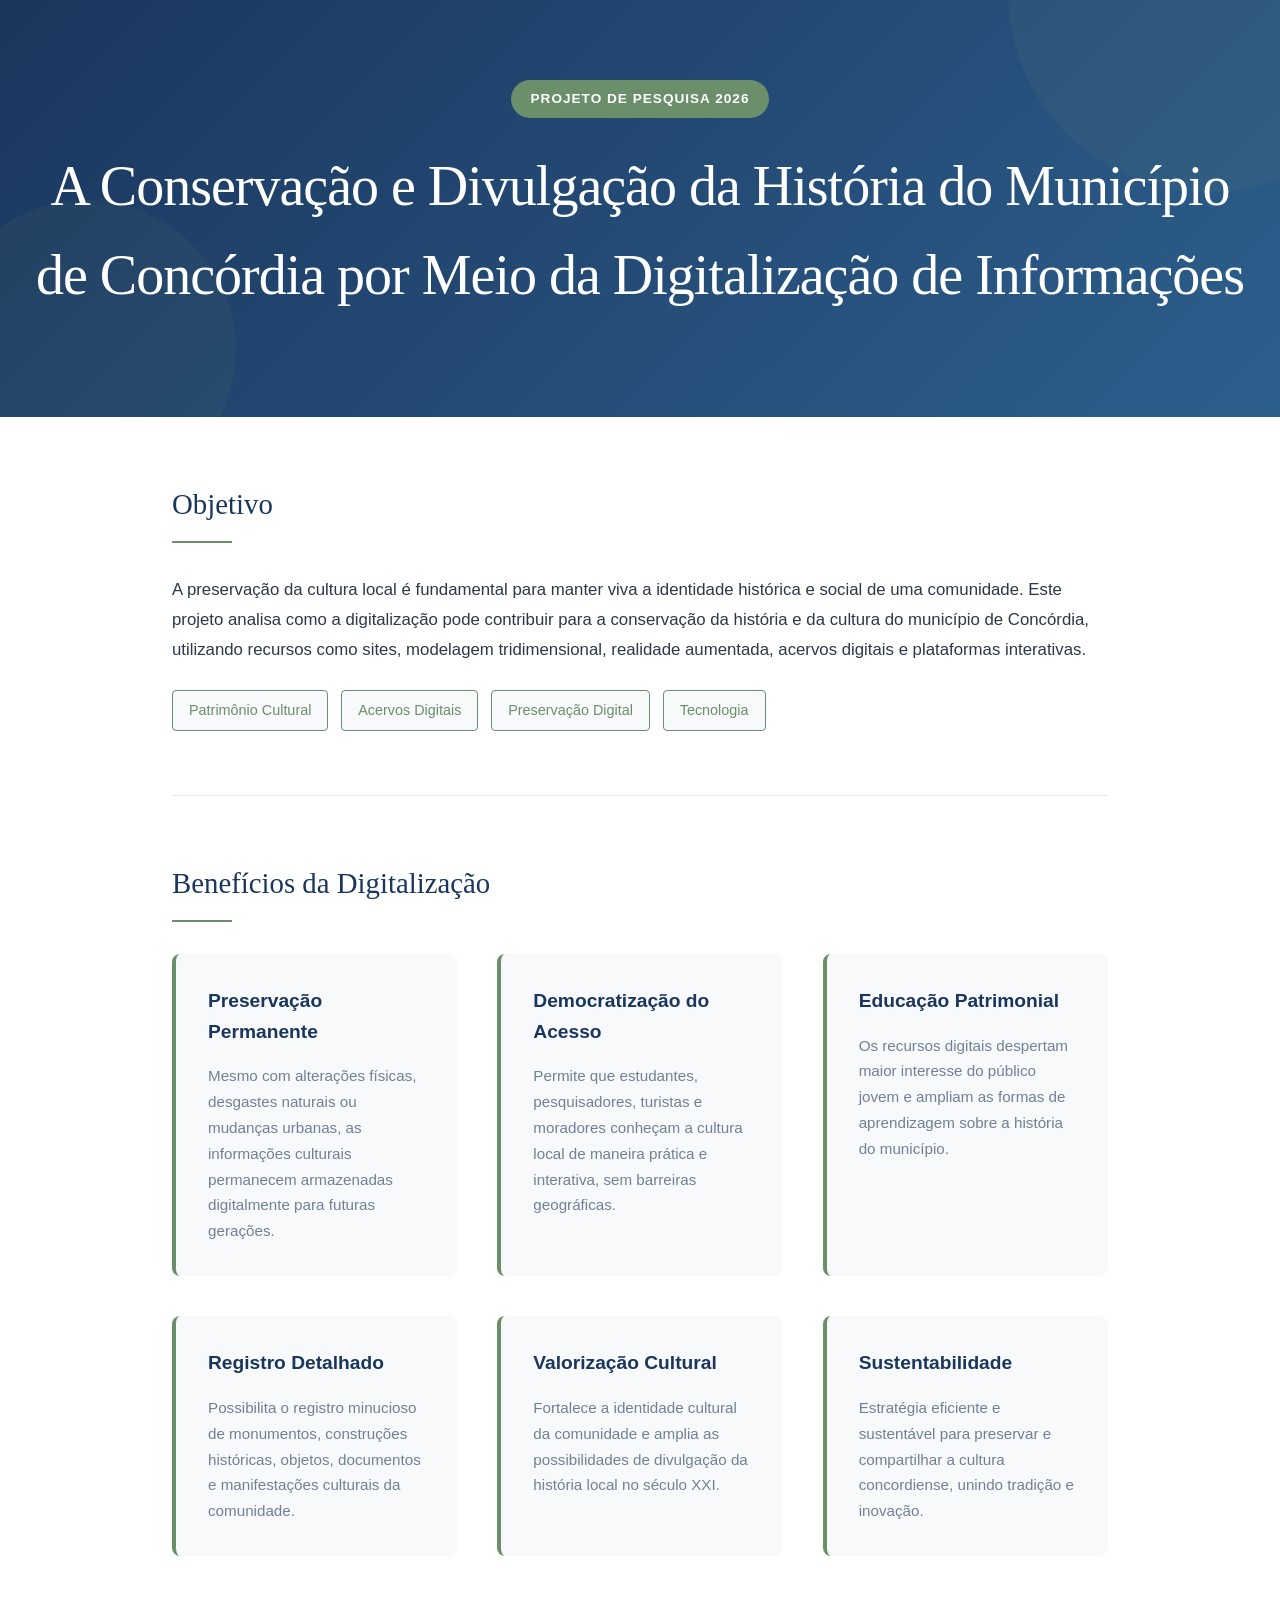
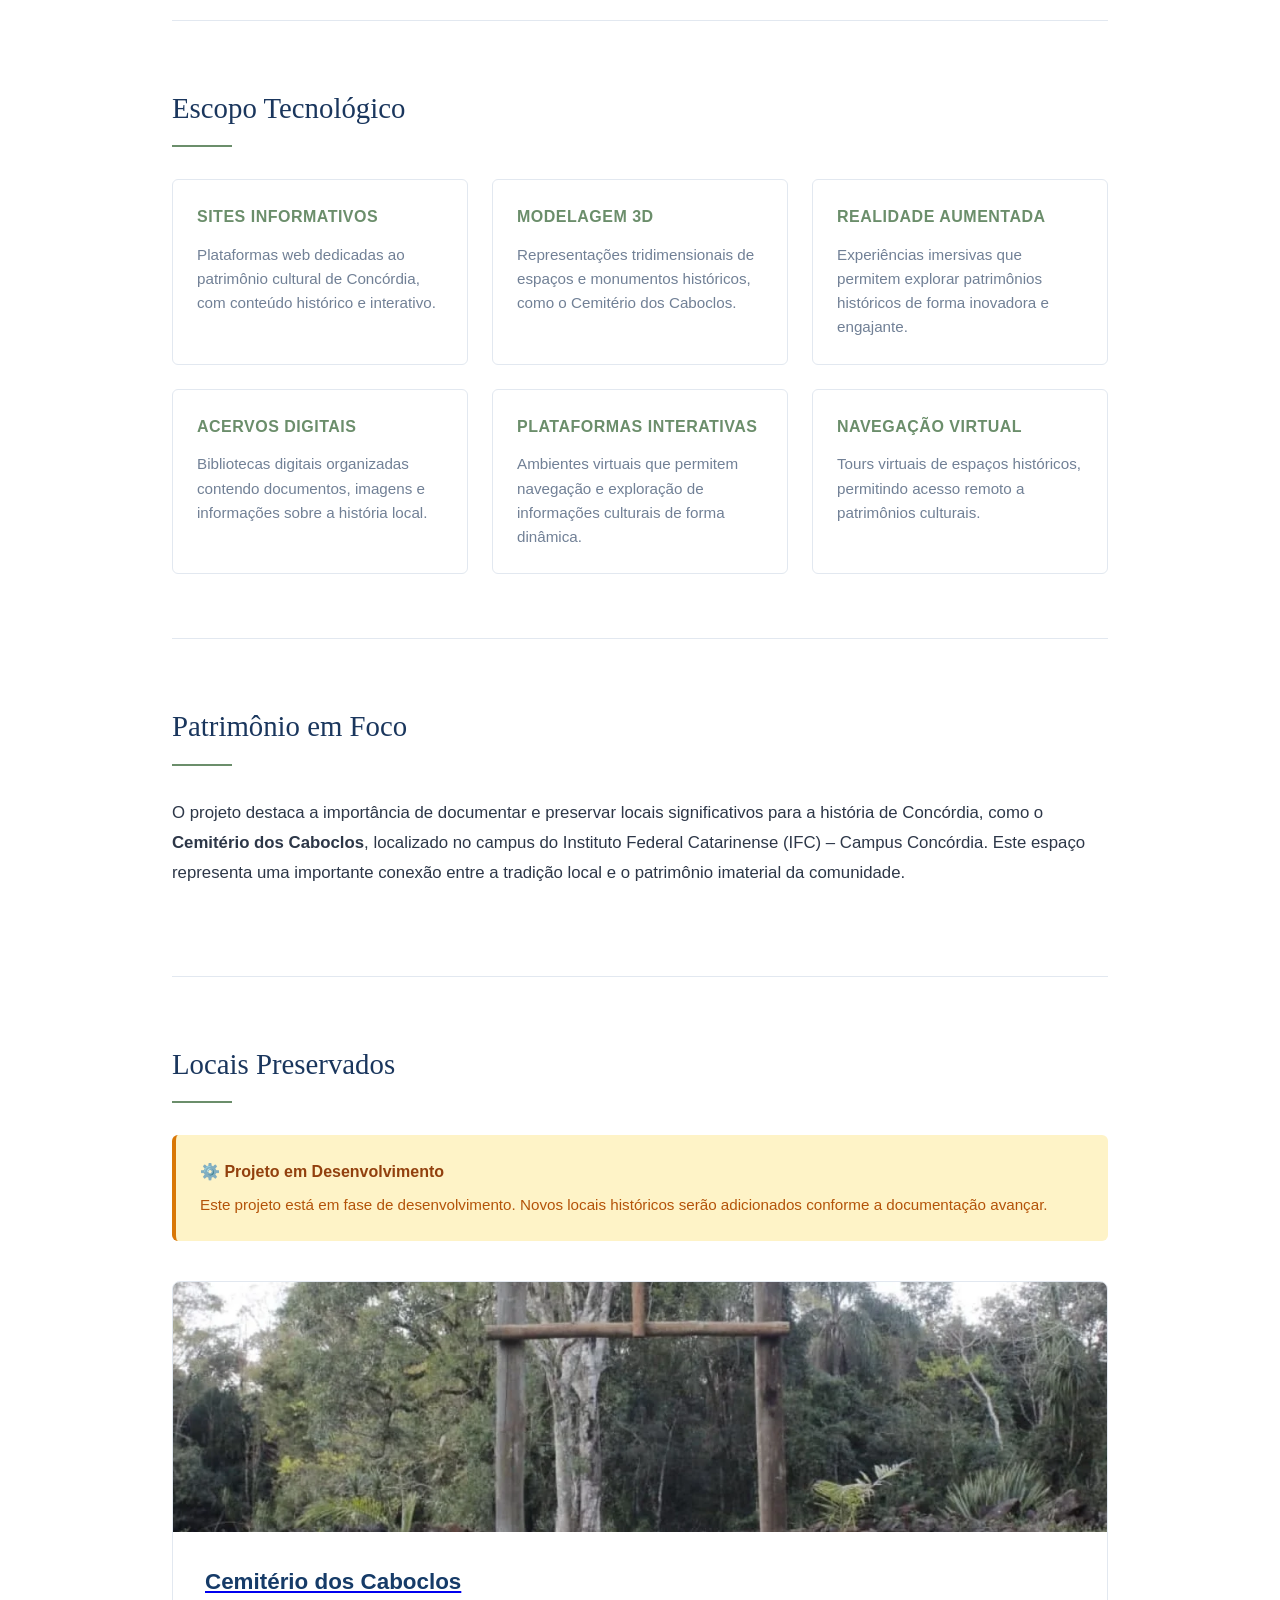
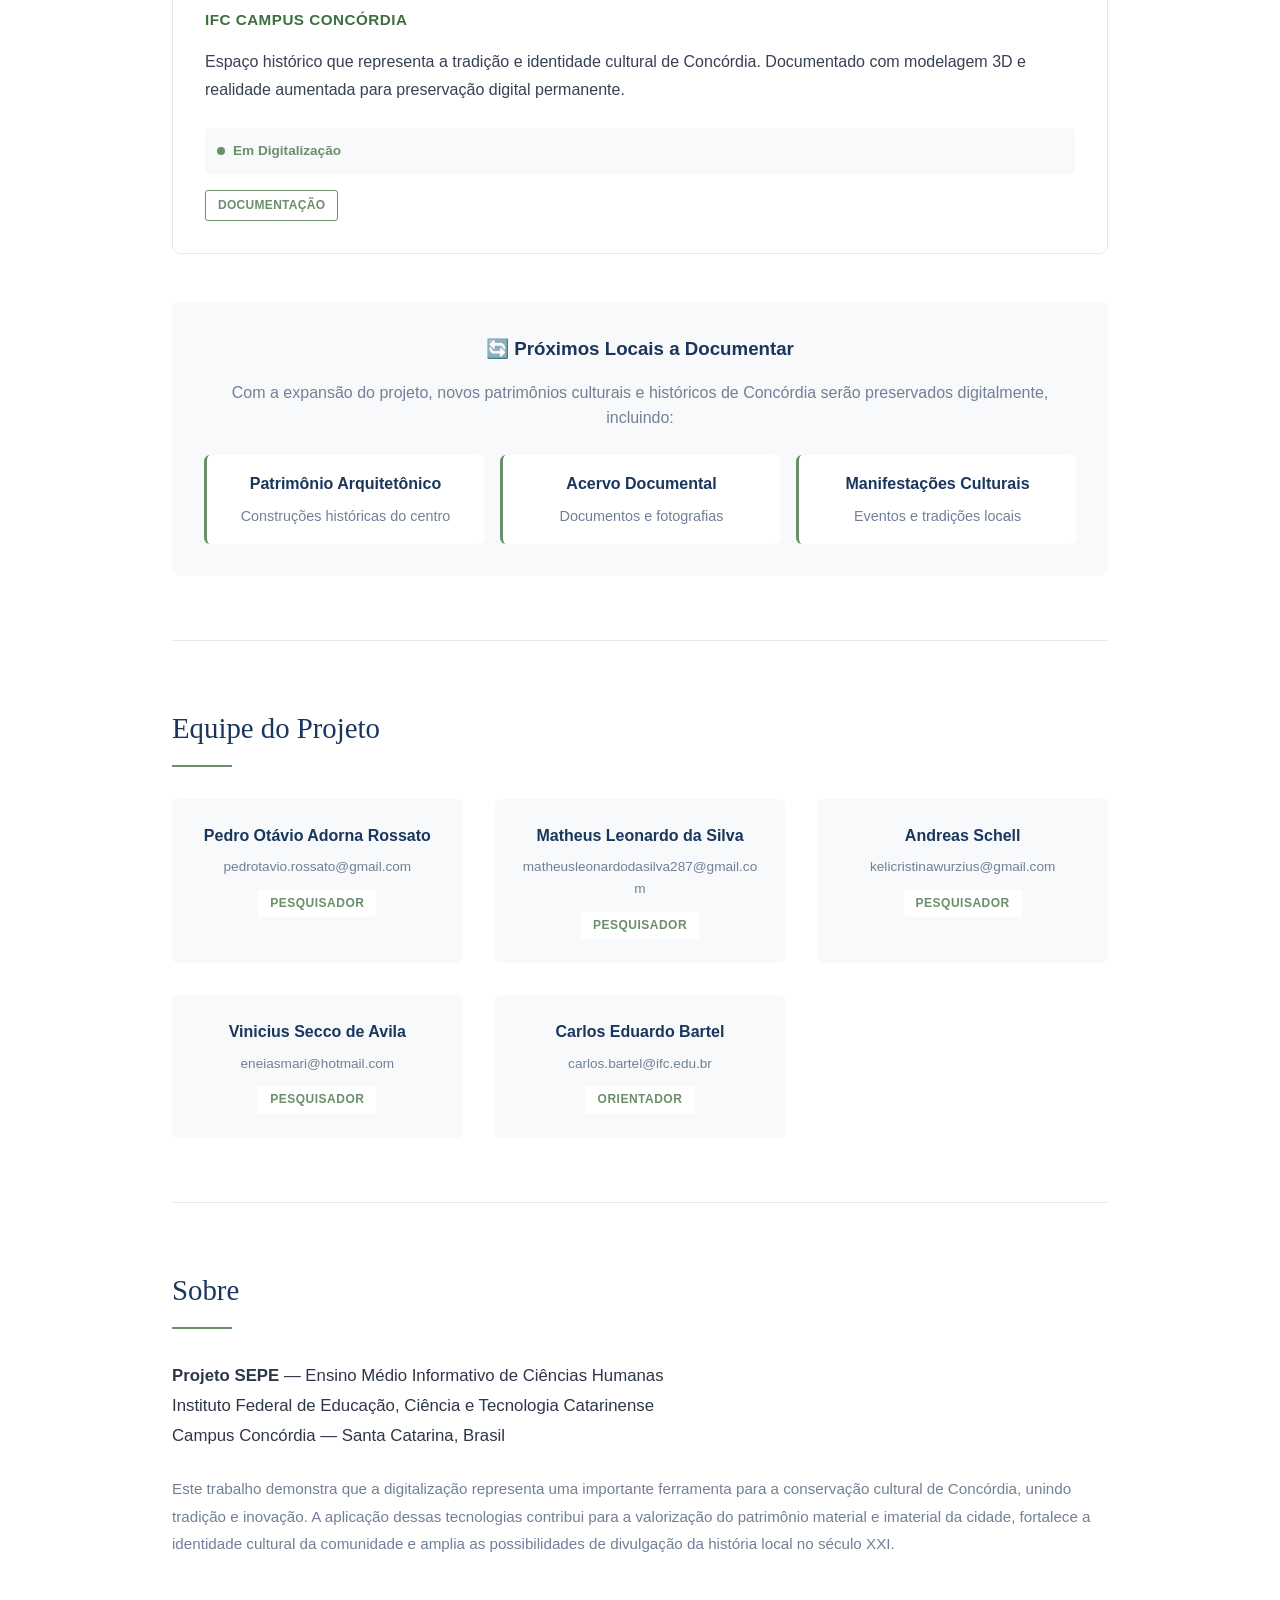
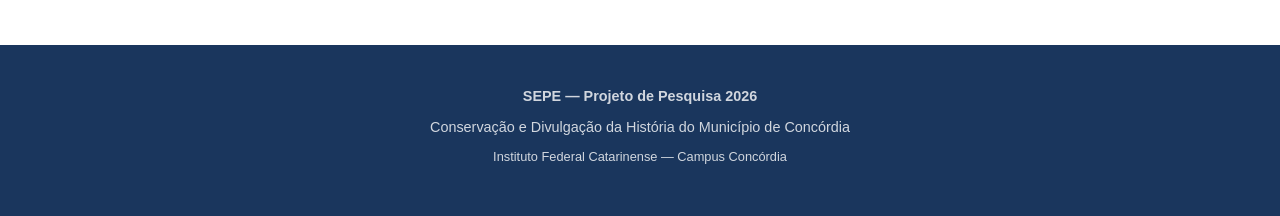
==== commit 365e8086: "Atualizar o index.html" ====
--- a/index.html
+++ b/index.html
@@ -4,7 +4,7 @@
     <meta charset="UTF-8">
     <meta name="viewport" content="width=device-width, initial-scale=1.0">
     <title>SEPE - Conservação Digital da História de Concórdia</title>
-    <link rel="stylesheet" href="style.css">
+    <link rel="stylesheet" href="pasta css/style.css">
 </head>
 
 <body>
@@ -12,12 +12,9 @@
     <header>
         <span class="header-badge">Projeto de Pesquisa 2026</span>
 
-        <h1>SEPE</h1>
-
-        <p>
-            A Conservação e Divulgação da História do Município de Concórdia
-            por Meio da Digitalização de Informações
-        </p>
+        <h1>A Conservação e Divulgação da História do Município de Concórdia
+            por Meio da Digitalização de Informações</h1>+
     </header>
 
     <main class="container">
--- a/pasta css/style.css
+++ b/pasta css/style.css
@@ -0,0 +1,516 @@
+* {
+            margin: 0;
+            padding: 0;
+            box-sizing: border-box;
+        }
+
+        :root {
+            --dark-blue: #1a365d;
+            --light-bg: #f8f9fa;
+            --accent-green: #6b8e6b;
+            --text-dark: #2d3748;
+            --text-gray: #718096;
+            --border-light: #e2e8f0;
+        }
+
+        body {
+            font-family: -apple-system, BlinkMacSystemFont, 'Segoe UI', 'Helvetica Neue', sans-serif;
+            color: var(--text-dark);
+            line-height: 1.6;
+            background-color: #ffffff;
+        }
+
+        /* Header */
+        header {
+            background: linear-gradient(135deg, var(--dark-blue) 0%, #2d5f8d 100%);
+            color: white;
+            padding: 5rem 2rem;
+            text-align: center;
+            position: relative;
+            overflow: hidden;
+        }
+
+        header::before {
+            content: '';
+            position: absolute;
+            top: -50%;
+            right: -10%;
+            width: 400px;
+            height: 400px;
+            background-color: rgba(107, 142, 107, 0.1);
+            border-radius: 50%;
+            z-index: 1;
+        }
+
+        header::after {
+            content: '';
+            position: absolute;
+            bottom: -20%;
+            left: -5%;
+            width: 300px;
+            height: 300px;
+            background-color: rgba(107, 142, 107, 0.08);
+            border-radius: 50%;
+            z-index: 1;
+        }
+
+        header > * {
+            position: relative;
+            z-index: 2;
+        }
+
+        .header-badge {
+            display: inline-block;
+            background-color: var(--accent-green);
+            color: white;
+            padding: 0.5rem 1.2rem;
+            border-radius: 30px;
+            font-size: 0.85rem;
+            font-weight: 600;
+            text-transform: uppercase;
+            letter-spacing: 1px;
+            margin-bottom: 1.5rem;
+        }
+
+        header h1 {
+            font-family: 'Georgia', serif;
+            font-size: 3.5rem;
+            font-weight: 300;
+            margin-bottom: 1rem;
+            letter-spacing: -1px;
+        }
+
+        header p {
+            font-size: 1.2rem;
+            color: rgba(255, 255, 255, 0.95);
+            max-width: 700px;
+            margin: 0 auto;
+            font-weight: 300;
+            line-height: 1.7;
+        }
+
+        /* Container */
+        .container {
+            max-width: 1000px;
+            margin: 0 auto;
+            padding: 0 2rem;
+        }
+
+        /* Seções */
+        section {
+            padding: 4rem 0;
+            border-bottom: 1px solid var(--border-light);
+        }
+
+        section:last-of-type {
+            border-bottom: none;
+        }
+
+        section h2 {
+            font-family: 'Georgia', serif;
+            font-size: 1.8rem;
+            font-weight: 400;
+            color: var(--dark-blue);
+            margin-bottom: 2rem;
+            position: relative;
+            padding-bottom: 1rem;
+        }
+
+        section h2::after {
+            content: '';
+            position: absolute;
+            bottom: 0;
+            left: 0;
+            width: 60px;
+            height: 2px;
+            background-color: var(--accent-green);
+        }
+
+        /* Objetivo */
+        .objective-text {
+            font-size: 1.05rem;
+            line-height: 1.8;
+            color: var(--text-dark);
+            margin-bottom: 1.5rem;
+        }
+
+        .keywords {
+            display: flex;
+            flex-wrap: wrap;
+            gap: 0.8rem;
+            margin-top: 1.5rem;
+        }
+
+        .keyword-tag {
+            background-color: var(--light-bg);
+            color: var(--accent-green);
+            padding: 0.5rem 1rem;
+            border-radius: 4px;
+            font-size: 0.9rem;
+            font-weight: 500;
+            border: 1px solid var(--accent-green);
+        }
+
+        /* Benefícios */
+        .benefits-grid {
+            display: grid;
+            grid-template-columns: repeat(auto-fit, minmax(280px, 1fr));
+            gap: 2.5rem;
+            margin-top: 2rem;
+        }
+
+        .benefit-card {
+            padding: 2rem;
+            background-color: var(--light-bg);
+            border-radius: 8px;
+            border-left: 4px solid var(--accent-green);
+        }
+
+        .benefit-card h3 {
+            color: var(--dark-blue);
+            font-size: 1.2rem;
+            margin-bottom: 1rem;
+            font-weight: 600;
+        }
+
+        .benefit-card p {
+            color: var(--text-gray);
+            font-size: 0.95rem;
+            line-height: 1.7;
+        }
+
+        /* Escopo */
+        .scope-list {
+            display: grid;
+            grid-template-columns: repeat(auto-fit, minmax(250px, 1fr));
+            gap: 1.5rem;
+            margin-top: 2rem;
+        }
+
+        .scope-item {
+            padding: 1.5rem;
+            border: 1px solid var(--border-light);
+            border-radius: 6px;
+            background-color: white;
+        }
+
+        .scope-item h4 {
+            color: var(--accent-green);
+            font-size: 1rem;
+            margin-bottom: 0.8rem;
+            font-weight: 600;
+            text-transform: uppercase;
+            letter-spacing: 0.5px;
+        }
+
+        .scope-item p {
+            color: var(--text-gray);
+            font-size: 0.95rem;
+            line-height: 1.6;
+        }
+
+        /* Locais Preservados */
+        .preserved-places-grid {
+            display: grid;
+            grid-template-columns: repeat(auto-fit, minmax(300px, 1fr));
+            gap: 2.5rem;
+            margin-top: 2rem;
+        }
+
+        .place-card {
+            background-color: white;
+            border-radius: 8px;
+            overflow: hidden;
+            border: 1px solid var(--border-light);
+            transition: transform 0.3s ease, box-shadow 0.3s ease;
+        }
+
+        .place-card:hover {
+            transform: translateY(-2px);
+            box-shadow: 0 8px 16px rgba(26, 54, 93, 0.1);
+        }
+
+        /* IMAGEM */
+        .place-image {
+            width: 100%;
+            height: 250px;
+            background: linear-gradient(
+                135deg,
+                var(--accent-green) 0%,
+                #5a7a5a 100%
+            );
+            display: flex;
+            align-items: center;
+            justify-content: center;
+            overflow: hidden;
+        }
+
+        .place-image img {
+            width: 100%;
+            height: 100%;
+            object-fit: cover;
+            display: block;
+        }
+
+        /* TEXTO DO CARD DA IMAGEM */
+        .place-content {
+            padding: 2rem;
+            background-color: #ffffff;
+        }
+
+        .place-content h3 {
+            color: #163b68;
+            font-size: 1.4rem;
+            margin-bottom: 0.5rem;
+            font-weight: 700;
+        }
+
+        .place-location {
+            color: #3f6f3f;
+            font-size: 0.95rem;
+            font-weight: 700;
+            margin-bottom: 1rem;
+            text-transform: uppercase;
+            letter-spacing: 0.5px;
+        }
+
+        .place-description {
+            color: #374151;
+            font-size: 1rem;
+            line-height: 1.75;
+            margin-bottom: 1.5rem;
+        }
+
+        .place-status {
+            display: flex;
+            align-items: center;
+            gap: 0.5rem;
+            padding: 0.75rem;
+            background-color: var(--light-bg);
+            border-radius: 4px;
+            font-size: 0.85rem;
+            color: var(--accent-green);
+            font-weight: 600;
+        }
+
+        .status-dot {
+            width: 8px;
+            height: 8px;
+            background-color: var(--accent-green);
+            border-radius: 50%;
+        }
+
+        .place-techs {
+            display: flex;
+            flex-wrap: wrap;
+            gap: 0.5rem;
+            margin-top: 1rem;
+        }
+
+        .tech-badge {
+            background-color: white;
+            color: var(--accent-green);
+            border: 1px solid var(--accent-green);
+            padding: 0.3rem 0.75rem;
+            border-radius: 3px;
+            font-size: 0.75rem;
+            font-weight: 600;
+            text-transform: uppercase;
+            letter-spacing: 0.3px;
+        }
+
+        /* Autores */
+        .authors-grid {
+            display: grid;
+            grid-template-columns: repeat(auto-fit, minmax(240px, 1fr));
+            gap: 2rem;
+            margin-top: 2rem;
+        }
+
+        .author-card {
+            padding: 1.5rem;
+            background-color: var(--light-bg);
+            border-radius: 6px;
+            text-align: center;
+        }
+
+        .author-card h4 {
+            color: var(--dark-blue);
+            font-size: 1rem;
+            margin-bottom: 0.5rem;
+            font-weight: 600;
+        }
+
+        .author-card p {
+            color: var(--text-gray);
+            font-size: 0.85rem;
+            word-break: break-all;
+        }
+
+        .author-role {
+            display: inline-block;
+            background-color: white;
+            color: var(--accent-green);
+            padding: 0.25rem 0.75rem;
+            border-radius: 3px;
+            font-size: 0.75rem;
+            font-weight: 600;
+            margin-top: 0.75rem;
+            text-transform: uppercase;
+            letter-spacing: 0.5px;
+        }
+
+        /* Footer */
+        footer {
+            background-color: var(--dark-blue);
+            color: rgba(255, 255, 255, 0.8);
+            padding: 2rem;
+            text-align: center;
+            font-size: 0.9rem;
+        }
+
+        .footer-meta {
+            margin-bottom: 1rem;
+        }
+
+        .footer-meta p {
+            margin: 0.5rem 0;
+        }
+
+        /* Responsivo */
+        @media (max-width: 768px) {
+            header {
+                padding: 3rem 1.5rem;
+            }
+
+            header h1 {
+                font-size: 2.2rem;
+            }
+
+            header p {
+                font-size: 0.95rem;
+            }
+
+            section h2 {
+                font-size: 1.5rem;
+            }
+
+            .container {
+                padding: 0 1.5rem;
+            }
+
+            section {
+                padding: 2.5rem 0;
+            }
+
+            .preserved-places-grid {
+                grid-template-columns: 1fr;
+            }
+        }
+
+        @media (max-width: 480px) {
+            header {
+                padding: 2rem 1rem;
+            }
+
+            header h1 {
+                font-size: 1.8rem;
+            }
+
+            header p {
+                font-size: 0.9rem;
+            }
+
+            section h2 {
+                font-size: 1.3rem;
+            }
+
+            .benefits-grid,
+            .scope-list,
+            .authors-grid,
+            .preserved-places-grid {
+                grid-template-columns: 1fr;
+            }
+
+            .place-image {
+                height: 180px;
+            }
+
+            .place-content {
+                padding: 1.5rem;
+            }
+        }
+
+/* Elementos anteriormente com CSS inline */
+.development-notice {
+    background-color: #fef3c7;
+    border-left: 4px solid #d97706;
+    padding: 1.5rem;
+    border-radius: 6px;
+    margin-bottom: 2.5rem;
+}
+
+.development-title {
+    color: #92400e;
+    font-weight: 600;
+    margin: 0;
+}
+
+.development-text {
+    color: #b45309;
+    margin: 0.5rem 0 0 0;
+    font-size: 0.95rem;
+}
+
+.next-places {
+    margin-top: 3rem;
+    padding: 2rem;
+    background-color: var(--light-bg);
+    border-radius: 8px;
+    text-align: center;
+}
+
+.next-places-title {
+    color: var(--dark-blue);
+    margin-bottom: 1rem;
+}
+
+.next-places-description {
+    color: var(--text-gray);
+    margin-bottom: 1.5rem;
+}
+
+.next-place-item {
+    padding: 1rem;
+    background-color: white;
+    border-radius: 6px;
+    border-left: 3px solid var(--accent-green);
+}
+
+.next-place-title {
+    font-weight: 600;
+    color: var(--dark-blue);
+    margin-bottom: 0.5rem;
+}
+
+.next-place-description {
+    font-size: 0.9rem;
+    color: var(--text-gray);
+}
+
+.about-description {
+    margin-top: 1.5rem;
+    color: var(--text-gray);
+    font-size: 0.95rem;
+}
+
+.footer-campus {
+    margin-top: 1rem;
+    font-size: 0.8rem;
+}
+
+.next-places-grid {
+    display: grid;
+    grid-template-columns: repeat(auto-fit, minmax(200px, 1fr));
+    gap: 1rem;
+}
